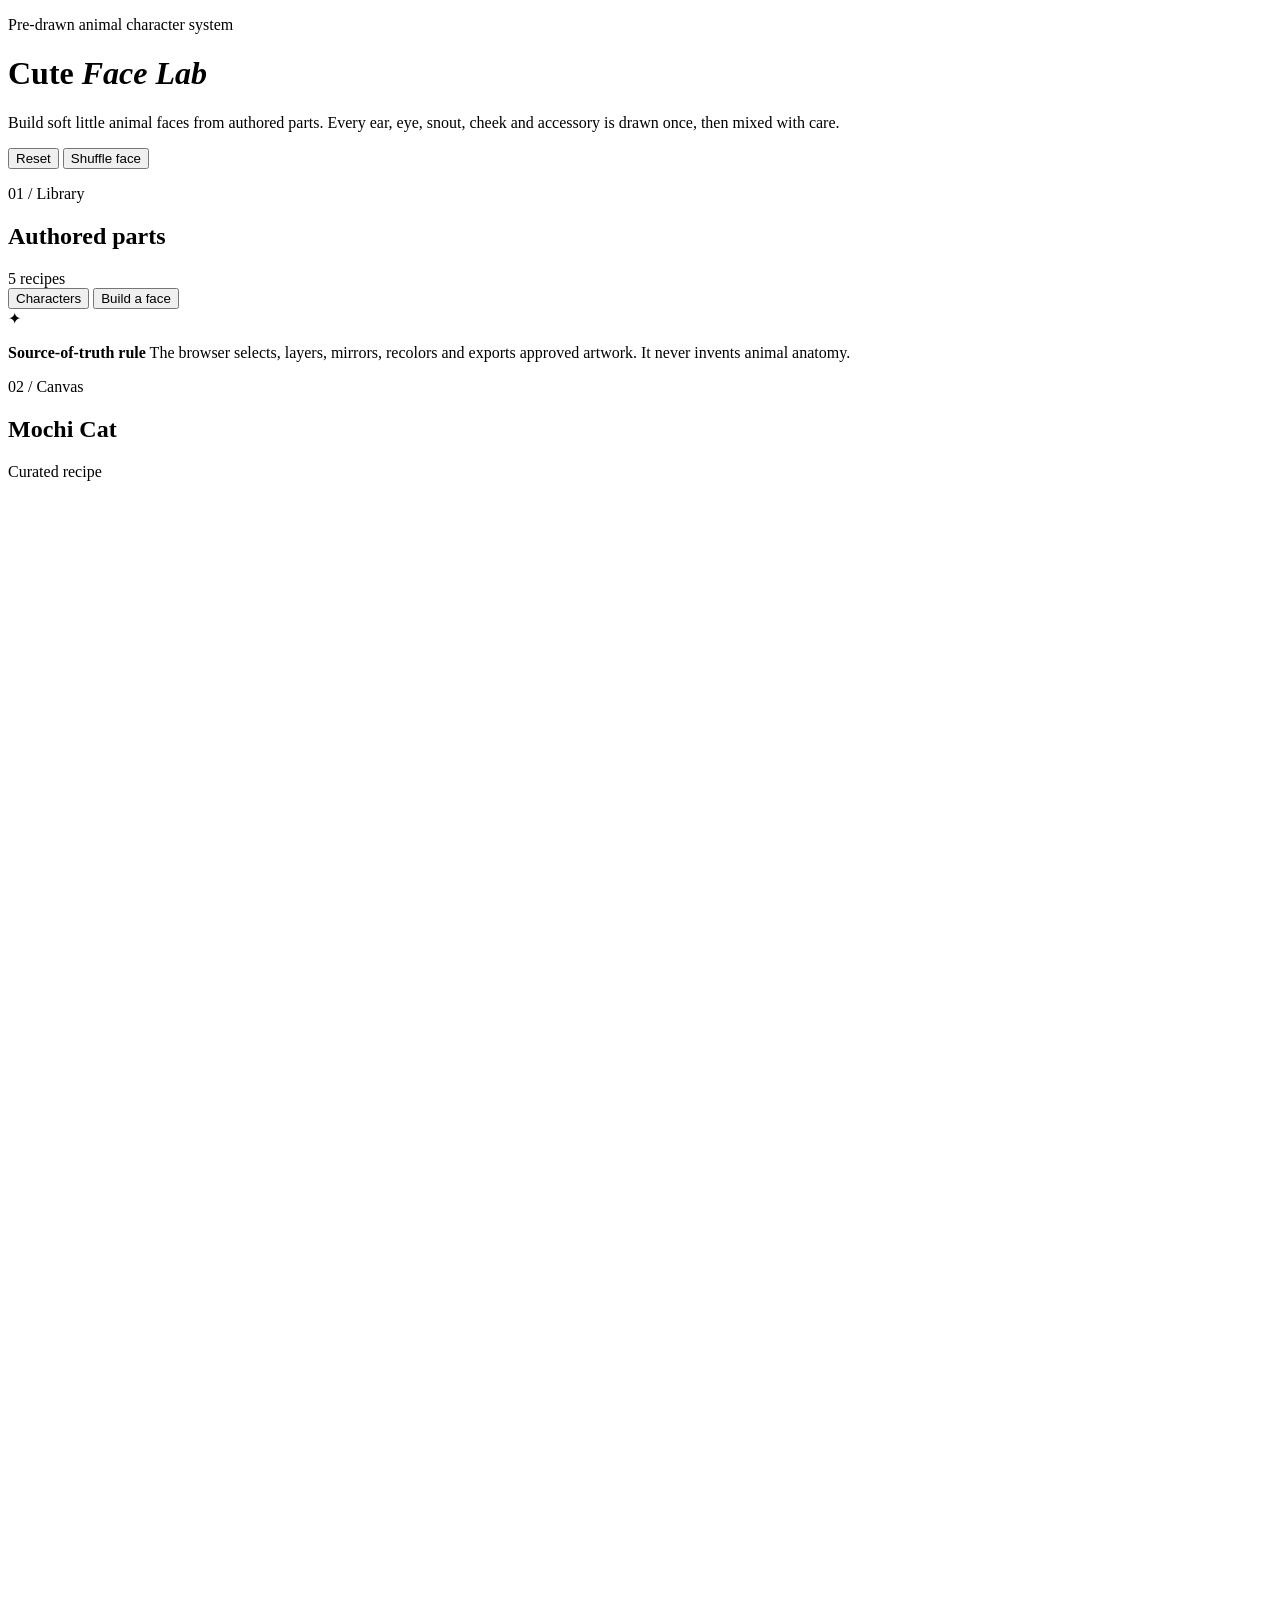
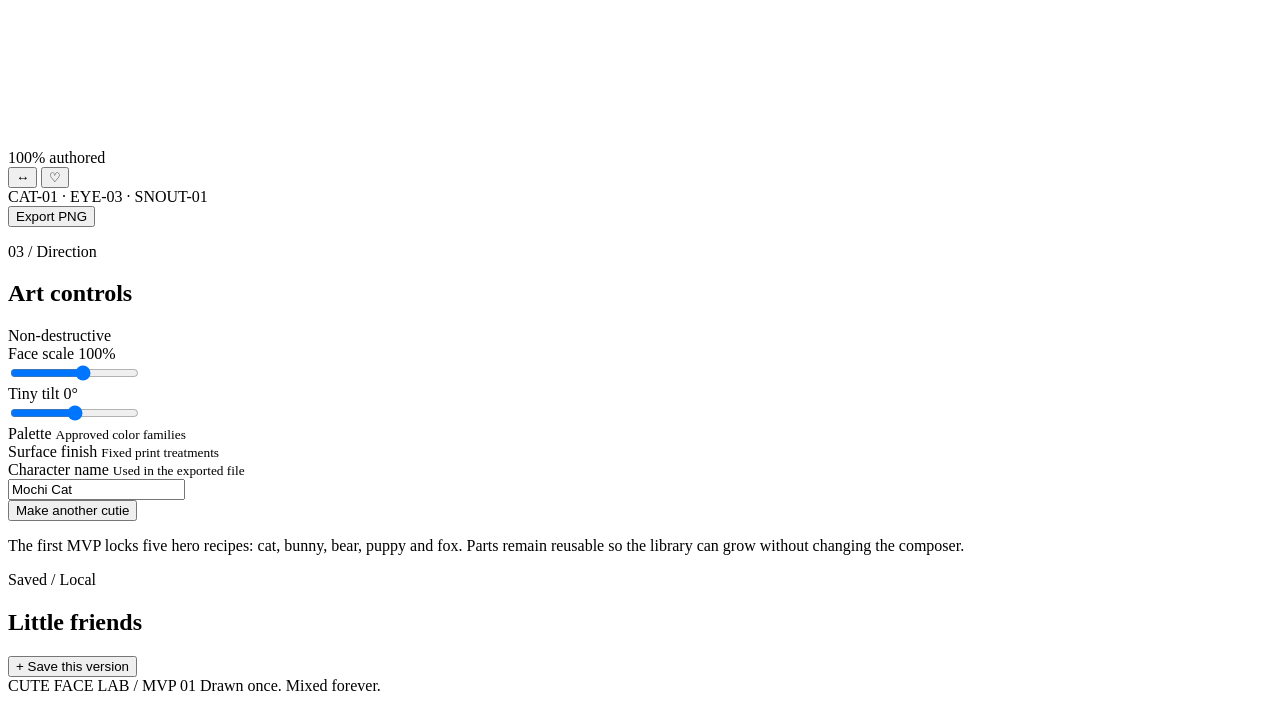
==== index.html @ 5d6ad059 "Add Cute Face Lab MVP interface" ====
<!DOCTYPE html>
<html lang="en">
<head>
  <meta charset="UTF-8" />
  <meta name="viewport" content="width=device-width, initial-scale=1.0" />
  <meta name="theme-color" content="#f6efe4" />
  <meta name="description" content="A pre-drawn cute animal face generator." />
  <title>Cute Face Lab</title>
  <link rel="stylesheet" href="styles.css" />
</head>
<body>
  <div class="page-grain" aria-hidden="true"></div>

  <div class="app-shell">
    <header class="app-header">
      <div class="brand-lockup">
        <div class="brand-mark" aria-hidden="true">
          <span></span><span></span><span></span>
        </div>
        <div>
          <p class="eyebrow">Pre-drawn animal character system</p>
          <h1>Cute <em>Face Lab</em></h1>
        </div>
      </div>

      <p class="header-copy">
        Build soft little animal faces from authored parts. Every ear, eye, snout,
        cheek and accessory is drawn once, then mixed with care.
      </p>

      <div class="header-actions">
        <button class="button button-ghost" id="resetButton" type="button">Reset</button>
        <button class="button button-primary" id="shuffleButton" type="button">Shuffle face</button>
      </div>
    </header>

    <main class="workspace">
      <aside class="panel library-panel">
        <div class="panel-heading">
          <div>
            <p class="panel-kicker">01 / Library</p>
            <h2>Authored parts</h2>
          </div>
          <span class="count-pill" id="assetCount">5 recipes</span>
        </div>

        <div class="mode-tabs" role="tablist" aria-label="Library mode">
          <button class="mode-tab is-active" data-mode="recipes" type="button">Characters</button>
          <button class="mode-tab" data-mode="parts" type="button">Build a face</button>
        </div>

        <div id="recipeLibrary" class="recipe-library"></div>

        <div id="partLibrary" class="part-library" hidden>
          <div class="category-tabs" id="categoryTabs"></div>
          <div class="part-grid" id="partGrid"></div>
        </div>

        <div class="source-rule">
          <span class="source-icon" aria-hidden="true">✦</span>
          <p><strong>Source-of-truth rule</strong> The browser selects, layers, mirrors, recolors and exports approved artwork. It never invents animal anatomy.</p>
        </div>
      </aside>

      <section class="stage-column">
        <div class="stage-toolbar">
          <div>
            <p class="panel-kicker">02 / Canvas</p>
            <h2 id="characterTitle">Mochi Cat</h2>
          </div>
          <div class="stage-status">
            <span class="status-dot"></span>
            <span id="stageStatus">Curated recipe</span>
          </div>
        </div>

        <div class="stage" id="stage">
          <svg id="faceCanvas" viewBox="0 0 1000 1000" role="img" aria-labelledby="faceTitle faceDescription">
            <title id="faceTitle">Cute animal face</title>
            <desc id="faceDescription">A cute animal face assembled from pre-drawn vector parts.</desc>
            <defs>
              <clipPath id="headClip"><path id="headClipPath"></path></clipPath>
              <filter id="faceShadow" x="-30%" y="-30%" width="160%" height="160%">
                <feDropShadow dx="0" dy="18" stdDeviation="16" flood-color="#3d3028" flood-opacity=".14" />
              </filter>
              <filter id="stickerShadow" x="-30%" y="-30%" width="160%" height="160%">
                <feDropShadow dx="0" dy="12" stdDeviation="7" flood-color="#3d3028" flood-opacity=".18" />
              </filter>
              <pattern id="paperDots" width="22" height="22" patternUnits="userSpaceOnUse">
                <circle cx="5" cy="6" r="2.2" fill="#2d2723" opacity=".11" />
              </pattern>
              <pattern id="halftone" width="18" height="18" patternUnits="userSpaceOnUse">
                <circle cx="5" cy="5" r="3.2" fill="#2d2723" opacity=".16" />
              </pattern>
            </defs>
            <g id="renderRoot"></g>
          </svg>

          <div class="stage-sticker">100% authored</div>
          <button class="canvas-action canvas-action-left" id="flipButton" type="button" aria-label="Flip face horizontally">↔</button>
          <button class="canvas-action canvas-action-right" id="favoriteButton" type="button" aria-label="Favorite this face">♡</button>
        </div>

        <div class="stage-footer">
          <div class="recipe-code" id="recipeCode">CAT-01 · EYE-03 · SNOUT-01</div>
          <button class="button button-dark" id="exportButton" type="button">Export PNG</button>
        </div>
      </section>

      <aside class="panel controls-panel">
        <div class="panel-heading">
          <div>
            <p class="panel-kicker">03 / Direction</p>
            <h2>Art controls</h2>
          </div>
          <span class="count-pill">Non-destructive</span>
        </div>

        <section class="control-section">
          <div class="control-heading">
            <label for="scaleControl">Face scale</label>
            <output id="scaleOutput">100%</output>
          </div>
          <input id="scaleControl" type="range" min="78" max="116" value="100" />
        </section>

        <section class="control-section">
          <div class="control-heading">
            <label for="rotationControl">Tiny tilt</label>
            <output id="rotationOutput">0°</output>
          </div>
          <input id="rotationControl" type="range" min="-8" max="8" value="0" />
        </section>

        <section class="control-section">
          <div class="control-heading stacked">
            <span>Palette</span>
            <small>Approved color families</small>
          </div>
          <div class="palette-grid" id="paletteGrid"></div>
        </section>

        <section class="control-section">
          <div class="control-heading stacked">
            <span>Surface finish</span>
            <small>Fixed print treatments</small>
          </div>
          <div class="finish-grid" id="finishGrid"></div>
        </section>

        <section class="control-section">
          <div class="control-heading stacked">
            <label for="nameInput">Character name</label>
            <small>Used in the exported file</small>
          </div>
          <input class="text-input" id="nameInput" type="text" maxlength="24" value="Mochi Cat" />
        </section>

        <button class="button button-primary button-full" id="shuffleSecondary" type="button">Make another cutie</button>

        <p class="control-note">
          The first MVP locks five hero recipes: cat, bunny, bear, puppy and fox. Parts remain reusable so the library can grow without changing the composer.
        </p>
      </aside>
    </main>

    <section class="saved-strip">
      <div class="saved-heading">
        <p class="panel-kicker">Saved / Local</p>
        <h2>Little friends</h2>
      </div>
      <div class="saved-grid" id="savedGrid"></div>
      <button class="save-card" id="saveButton" type="button">
        <span class="save-plus">+</span>
        <span>Save this version</span>
      </button>
    </section>

    <footer class="app-footer">
      <span>CUTE FACE LAB / MVP 01</span>
      <span>Drawn once. Mixed forever.</span>
    </footer>
  </div>

  <script src="app.js"></script>
</body>
</html>
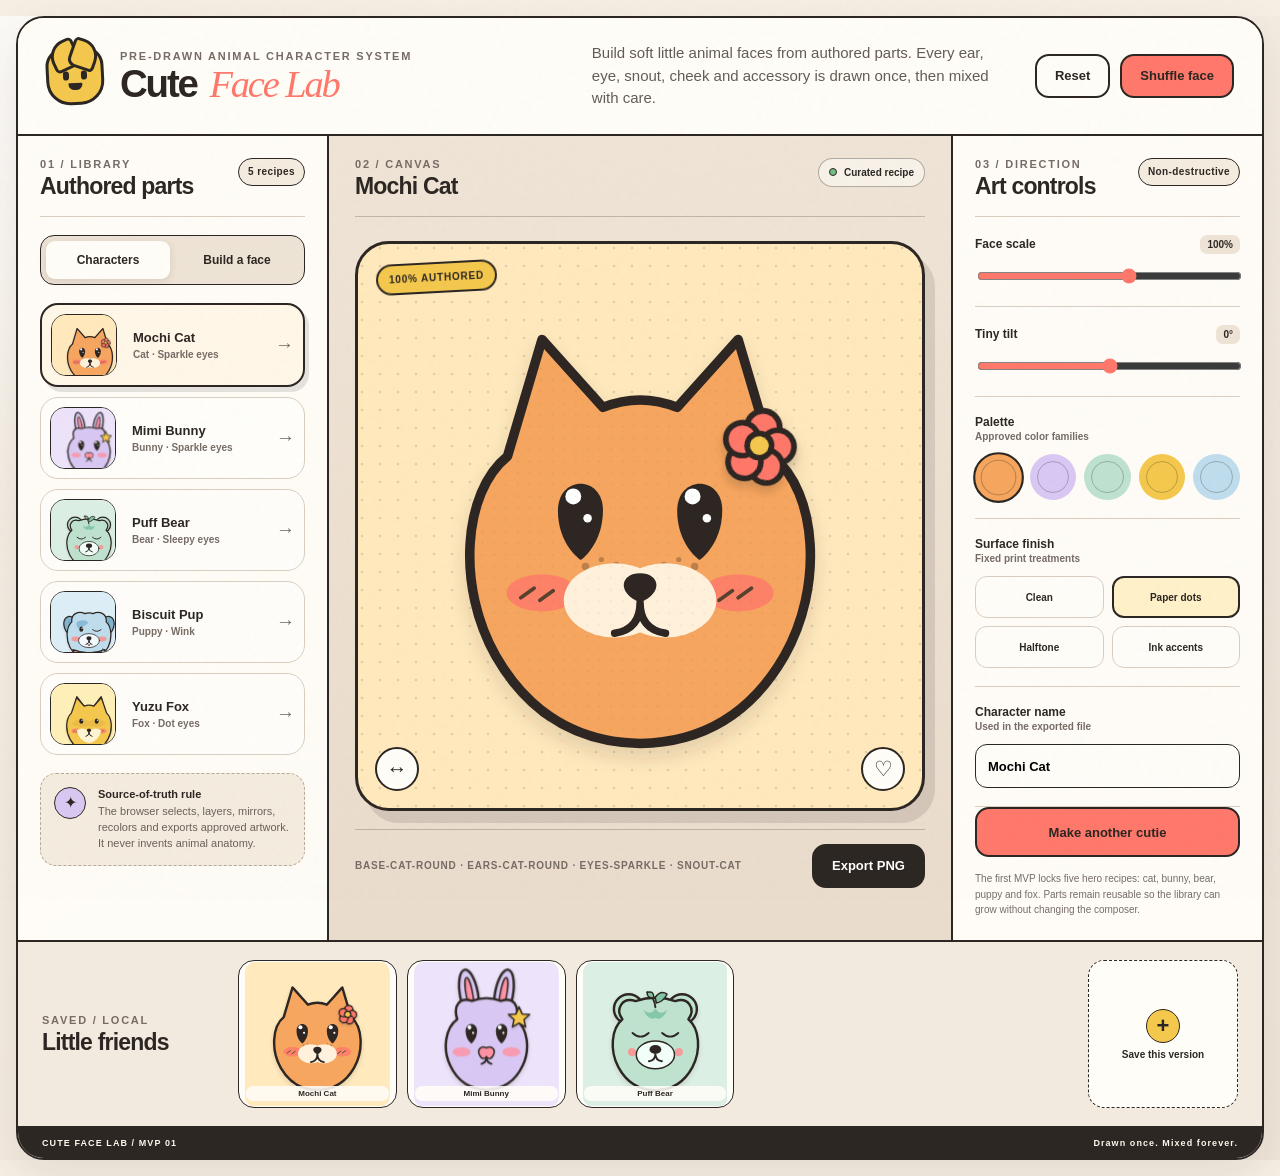
==== commit c627bae3: "Load authored asset manifest adapter" ====
--- a/index.html
+++ b/index.html
@@ -182,6 +182,7 @@
     </footer>
   </div>
 
+  <script src="assets/manifest-adapter.js"></script>
   <script src="app.js"></script>
 </body>
 </html>
--- a/styles.css
+++ b/styles.css
@@ -0,0 +1,939 @@
+:root {
+  --ink: #2d2723;
+  --muted: #766c65;
+  --paper: #f6efe4;
+  --panel: #fffdf8;
+  --line: #d9cec0;
+  --coral: #ff786b;
+  --yellow: #f4c84d;
+  --mint: #bfe2cf;
+  --lilac: #d8c9f2;
+  --sky: #c7e2f1;
+  --shadow: 0 18px 45px rgba(70, 51, 39, 0.1);
+  font-family: Inter, ui-sans-serif, -apple-system, BlinkMacSystemFont, "SF Pro Display", "Helvetica Neue", Arial, sans-serif;
+  color: var(--ink);
+  background: var(--paper);
+}
+
+* {
+  box-sizing: border-box;
+}
+
+html {
+  min-width: 320px;
+  background: var(--paper);
+}
+
+body {
+  margin: 0;
+  min-height: 100vh;
+  background:
+    radial-gradient(circle at 12% 0%, rgba(255, 255, 255, 0.95), transparent 32%),
+    linear-gradient(145deg, #f8f2e9, #efe5d9);
+}
+
+button,
+input {
+  font: inherit;
+}
+
+button {
+  color: inherit;
+}
+
+button:focus-visible,
+input:focus-visible {
+  outline: 3px solid rgba(255, 120, 107, 0.45);
+  outline-offset: 3px;
+}
+
+.page-grain {
+  position: fixed;
+  inset: 0;
+  pointer-events: none;
+  z-index: 20;
+  opacity: 0.12;
+  background-image: url("data:image/svg+xml,%3Csvg viewBox='0 0 180 180' xmlns='http://www.w3.org/2000/svg'%3E%3Cfilter id='n'%3E%3CfeTurbulence type='fractalNoise' baseFrequency='.78' numOctaves='4' stitchTiles='stitch'/%3E%3C/filter%3E%3Crect width='100%25' height='100%25' filter='url(%23n)' opacity='.25'/%3E%3C/svg%3E");
+  mix-blend-mode: multiply;
+}
+
+.app-shell {
+  position: relative;
+  z-index: 1;
+  width: min(1760px, calc(100% - 32px));
+  margin: 16px auto;
+  border: 2px solid var(--ink);
+  border-radius: 28px;
+  background: rgba(255, 253, 248, 0.88);
+  box-shadow: var(--shadow);
+  overflow: hidden;
+}
+
+.app-header {
+  display: grid;
+  grid-template-columns: minmax(300px, 1fr) minmax(360px, 0.8fr) auto;
+  align-items: center;
+  gap: 32px;
+  padding: 24px 28px;
+  border-bottom: 2px solid var(--ink);
+  background: rgba(255, 253, 248, 0.92);
+}
+
+.brand-lockup {
+  display: flex;
+  align-items: center;
+  gap: 16px;
+}
+
+.brand-mark {
+  position: relative;
+  width: 58px;
+  height: 58px;
+  flex: 0 0 58px;
+  border: 3px solid var(--ink);
+  border-radius: 19px 19px 24px 24px;
+  background: var(--yellow);
+  transform: rotate(-3deg);
+}
+
+.brand-mark::before,
+.brand-mark::after {
+  content: "";
+  position: absolute;
+  top: -10px;
+  width: 22px;
+  height: 24px;
+  border: 3px solid var(--ink);
+  background: var(--yellow);
+  z-index: -1;
+}
+
+.brand-mark::before {
+  left: 2px;
+  border-radius: 18px 5px 8px 5px;
+  transform: rotate(-22deg);
+}
+
+.brand-mark::after {
+  right: 2px;
+  border-radius: 5px 18px 5px 8px;
+  transform: rotate(22deg);
+}
+
+.brand-mark span {
+  position: absolute;
+  display: block;
+  background: var(--ink);
+}
+
+.brand-mark span:nth-child(1),
+.brand-mark span:nth-child(2) {
+  top: 21px;
+  width: 6px;
+  height: 9px;
+  border-radius: 999px;
+}
+
+.brand-mark span:nth-child(1) { left: 14px; }
+.brand-mark span:nth-child(2) { right: 14px; }
+
+.brand-mark span:nth-child(3) {
+  left: 50%;
+  bottom: 12px;
+  width: 14px;
+  height: 7px;
+  border-radius: 2px 2px 10px 10px;
+  transform: translateX(-50%);
+}
+
+.eyebrow,
+.panel-kicker {
+  margin: 0 0 5px;
+  font-size: 11px;
+  font-weight: 850;
+  letter-spacing: 0.16em;
+  text-transform: uppercase;
+  color: var(--muted);
+}
+
+h1,
+h2,
+p {
+  margin-top: 0;
+}
+
+h1 {
+  margin-bottom: 0;
+  font-size: clamp(34px, 3vw, 56px);
+  line-height: 0.9;
+  letter-spacing: -0.055em;
+}
+
+h1 em {
+  display: inline-block;
+  margin-left: 4px;
+  font-family: Georgia, "Times New Roman", serif;
+  font-weight: 500;
+  color: var(--coral);
+}
+
+h2 {
+  margin-bottom: 0;
+  font-size: 23px;
+  line-height: 1;
+  letter-spacing: -0.035em;
+}
+
+.header-copy {
+  max-width: 620px;
+  margin-bottom: 0;
+  font-size: 15px;
+  line-height: 1.5;
+  color: #655b55;
+}
+
+.header-actions {
+  display: flex;
+  gap: 10px;
+  justify-content: flex-end;
+}
+
+.button {
+  min-height: 44px;
+  border: 2px solid var(--ink);
+  border-radius: 14px;
+  padding: 0 18px;
+  font-size: 13px;
+  font-weight: 800;
+  cursor: pointer;
+  transition: transform 160ms ease, box-shadow 160ms ease, background 160ms ease;
+}
+
+.button:hover {
+  transform: translateY(-2px);
+  box-shadow: 0 7px 0 rgba(45, 39, 35, 0.12);
+}
+
+.button:active {
+  transform: translateY(0);
+  box-shadow: none;
+}
+
+.button-primary {
+  background: var(--coral);
+}
+
+.button-ghost {
+  background: var(--panel);
+}
+
+.button-dark {
+  background: var(--ink);
+  color: white;
+}
+
+.button-full {
+  width: 100%;
+  min-height: 50px;
+}
+
+.workspace {
+  display: grid;
+  grid-template-columns: minmax(270px, 0.77fr) minmax(500px, 1.54fr) minmax(270px, 0.77fr);
+  min-height: 720px;
+}
+
+.panel {
+  min-width: 0;
+  padding: 22px;
+  background: rgba(255, 253, 248, 0.76);
+}
+
+.library-panel {
+  border-right: 2px solid var(--ink);
+}
+
+.controls-panel {
+  border-left: 2px solid var(--ink);
+}
+
+.panel-heading,
+.stage-toolbar {
+  display: flex;
+  align-items: flex-start;
+  justify-content: space-between;
+  gap: 16px;
+  padding-bottom: 18px;
+  border-bottom: 1px solid var(--line);
+}
+
+.count-pill {
+  display: inline-flex;
+  align-items: center;
+  min-height: 28px;
+  padding: 0 9px;
+  border: 1.5px solid var(--ink);
+  border-radius: 999px;
+  background: #f4ecdf;
+  font-size: 10px;
+  font-weight: 800;
+  letter-spacing: 0.04em;
+  white-space: nowrap;
+}
+
+.mode-tabs {
+  display: grid;
+  grid-template-columns: 1fr 1fr;
+  gap: 5px;
+  margin: 18px 0;
+  padding: 5px;
+  border: 1.5px solid var(--ink);
+  border-radius: 14px;
+  background: #eee4d6;
+}
+
+.mode-tab {
+  min-height: 38px;
+  border: 0;
+  border-radius: 9px;
+  background: transparent;
+  font-size: 12px;
+  font-weight: 850;
+  cursor: pointer;
+}
+
+.mode-tab.is-active {
+  background: var(--panel);
+  box-shadow: 0 2px 8px rgba(50, 38, 30, 0.12);
+}
+
+.recipe-library {
+  display: grid;
+  gap: 10px;
+}
+
+.recipe-card {
+  display: grid;
+  grid-template-columns: 70px minmax(0, 1fr) auto;
+  align-items: center;
+  gap: 12px;
+  width: 100%;
+  min-height: 82px;
+  padding: 9px;
+  border: 1.5px solid var(--line);
+  border-radius: 18px;
+  background: rgba(255, 255, 255, 0.42);
+  text-align: left;
+  cursor: pointer;
+  transition: transform 150ms ease, border-color 150ms ease, background 150ms ease;
+}
+
+.recipe-card:hover {
+  transform: translateX(3px);
+  border-color: var(--ink);
+}
+
+.recipe-card.is-active {
+  border: 2px solid var(--ink);
+  background: #fff7e8;
+  box-shadow: 4px 5px 0 rgba(45, 39, 35, 0.12);
+}
+
+.recipe-thumb {
+  display: grid;
+  place-items: center;
+  width: 66px;
+  height: 62px;
+  border: 1.5px solid var(--ink);
+  border-radius: 15px;
+  overflow: hidden;
+}
+
+.recipe-thumb svg {
+  width: 76px;
+  height: 76px;
+}
+
+.recipe-meta strong,
+.recipe-meta span {
+  display: block;
+}
+
+.recipe-meta strong {
+  margin-bottom: 4px;
+  font-size: 13px;
+}
+
+.recipe-meta span {
+  overflow: hidden;
+  font-size: 10px;
+  font-weight: 700;
+  color: var(--muted);
+  text-overflow: ellipsis;
+  white-space: nowrap;
+}
+
+.recipe-arrow {
+  font-size: 19px;
+  color: var(--muted);
+}
+
+.category-tabs {
+  display: flex;
+  gap: 7px;
+  margin-bottom: 13px;
+  padding-bottom: 4px;
+  overflow-x: auto;
+  scrollbar-width: none;
+}
+
+.category-tabs::-webkit-scrollbar { display: none; }
+
+.category-button {
+  flex: 0 0 auto;
+  min-height: 32px;
+  padding: 0 10px;
+  border: 1.5px solid var(--line);
+  border-radius: 999px;
+  background: #fffdf8;
+  font-size: 10px;
+  font-weight: 850;
+  cursor: pointer;
+}
+
+.category-button.is-active {
+  border-color: var(--ink);
+  background: var(--yellow);
+}
+
+.part-grid {
+  display: grid;
+  grid-template-columns: repeat(2, minmax(0, 1fr));
+  gap: 9px;
+}
+
+.part-card {
+  min-height: 96px;
+  padding: 8px;
+  border: 1.5px solid var(--line);
+  border-radius: 16px;
+  background: rgba(255, 255, 255, 0.48);
+  cursor: pointer;
+}
+
+.part-card:hover,
+.part-card.is-active {
+  border-color: var(--ink);
+  background: #fff5dc;
+}
+
+.part-preview {
+  display: grid;
+  place-items: center;
+  height: 56px;
+  margin-bottom: 7px;
+  border-radius: 11px;
+  background: #f1e8db;
+  overflow: hidden;
+}
+
+.part-preview svg {
+  width: 92px;
+  height: 78px;
+}
+
+.part-name {
+  display: block;
+  overflow: hidden;
+  font-size: 10px;
+  font-weight: 800;
+  text-overflow: ellipsis;
+  white-space: nowrap;
+}
+
+.source-rule {
+  display: grid;
+  grid-template-columns: 34px 1fr;
+  gap: 10px;
+  margin-top: 18px;
+  padding: 13px;
+  border: 1.5px dashed #b7a99b;
+  border-radius: 16px;
+  background: #f4ecdf;
+}
+
+.source-rule p {
+  margin: 0;
+  font-size: 11px;
+  line-height: 1.45;
+  color: #6b615a;
+}
+
+.source-rule strong {
+  display: block;
+  margin-bottom: 2px;
+  color: var(--ink);
+}
+
+.source-icon {
+  display: grid;
+  place-items: center;
+  width: 32px;
+  height: 32px;
+  border: 1.5px solid var(--ink);
+  border-radius: 50%;
+  background: var(--lilac);
+}
+
+.stage-column {
+  min-width: 0;
+  padding: 22px 26px 18px;
+  background: linear-gradient(180deg, #efe4d6, #eadccc);
+}
+
+.stage-toolbar {
+  border-bottom-color: rgba(45, 39, 35, 0.24);
+}
+
+.stage-status {
+  display: inline-flex;
+  align-items: center;
+  gap: 7px;
+  padding: 8px 10px;
+  border: 1.5px solid rgba(45, 39, 35, 0.35);
+  border-radius: 999px;
+  background: rgba(255, 253, 248, 0.55);
+  font-size: 10px;
+  font-weight: 800;
+}
+
+.status-dot {
+  width: 8px;
+  height: 8px;
+  border: 1px solid var(--ink);
+  border-radius: 50%;
+  background: #73bd83;
+}
+
+.stage {
+  position: relative;
+  display: grid;
+  place-items: center;
+  aspect-ratio: 1 / 1;
+  width: min(100%, 670px);
+  margin: 24px auto 18px;
+  border: 3px solid var(--ink);
+  border-radius: 34px;
+  background: #ffe9bd;
+  box-shadow: 10px 12px 0 rgba(45, 39, 35, 0.12);
+  overflow: hidden;
+}
+
+.stage::before {
+  content: "";
+  position: absolute;
+  inset: 0;
+  opacity: 0.15;
+  background-image: radial-gradient(circle at 4px 4px, var(--ink) 1.4px, transparent 1.6px);
+  background-size: 18px 18px;
+  pointer-events: none;
+}
+
+#faceCanvas {
+  position: relative;
+  z-index: 1;
+  width: 94%;
+  height: 94%;
+  overflow: visible;
+}
+
+.stage-sticker {
+  position: absolute;
+  top: 18px;
+  left: 18px;
+  z-index: 2;
+  padding: 8px 11px;
+  border: 2px solid var(--ink);
+  border-radius: 999px;
+  background: var(--yellow);
+  font-size: 10px;
+  font-weight: 900;
+  letter-spacing: 0.08em;
+  text-transform: uppercase;
+  transform: rotate(-3deg);
+}
+
+.canvas-action {
+  position: absolute;
+  bottom: 17px;
+  z-index: 3;
+  display: grid;
+  place-items: center;
+  width: 44px;
+  height: 44px;
+  border: 2px solid var(--ink);
+  border-radius: 50%;
+  background: #fffdf8;
+  font-size: 21px;
+  cursor: pointer;
+}
+
+.canvas-action:hover {
+  background: var(--yellow);
+}
+
+.canvas-action-left { left: 17px; }
+.canvas-action-right { right: 17px; }
+.canvas-action-right.is-active { background: var(--coral); }
+
+.stage-footer {
+  display: flex;
+  align-items: center;
+  justify-content: space-between;
+  gap: 15px;
+  padding-top: 14px;
+  border-top: 1px solid rgba(45, 39, 35, 0.24);
+}
+
+.recipe-code {
+  overflow: hidden;
+  font-size: 10px;
+  font-weight: 850;
+  letter-spacing: 0.08em;
+  color: var(--muted);
+  text-overflow: ellipsis;
+  white-space: nowrap;
+}
+
+.control-section {
+  padding: 18px 0;
+  border-bottom: 1px solid var(--line);
+}
+
+.control-heading {
+  display: flex;
+  align-items: center;
+  justify-content: space-between;
+  gap: 10px;
+  margin-bottom: 12px;
+  font-size: 12px;
+  font-weight: 850;
+}
+
+.control-heading.stacked {
+  display: grid;
+  gap: 2px;
+}
+
+.control-heading small {
+  font-size: 10px;
+  font-weight: 650;
+  color: var(--muted);
+}
+
+.control-heading output {
+  padding: 4px 7px;
+  border-radius: 7px;
+  background: #eee4d6;
+  font-size: 10px;
+}
+
+input[type="range"] {
+  width: 100%;
+  accent-color: var(--coral);
+}
+
+.palette-grid {
+  display: grid;
+  grid-template-columns: repeat(5, 1fr);
+  gap: 8px;
+}
+
+.palette-button {
+  position: relative;
+  aspect-ratio: 1;
+  border: 2px solid transparent;
+  border-radius: 50%;
+  background: var(--swatch);
+  cursor: pointer;
+}
+
+.palette-button::after {
+  content: "";
+  position: absolute;
+  inset: 5px;
+  border: 1px solid rgba(45, 39, 35, 0.28);
+  border-radius: inherit;
+}
+
+.palette-button.is-active {
+  border-color: var(--ink);
+  transform: scale(1.08);
+}
+
+.finish-grid {
+  display: grid;
+  grid-template-columns: 1fr 1fr;
+  gap: 8px;
+}
+
+.finish-button {
+  min-height: 42px;
+  padding: 8px;
+  border: 1.5px solid var(--line);
+  border-radius: 12px;
+  background: #fffdf8;
+  font-size: 10px;
+  font-weight: 850;
+  cursor: pointer;
+}
+
+.finish-button.is-active {
+  border: 2px solid var(--ink);
+  background: #fff1c9;
+}
+
+.text-input {
+  width: 100%;
+  height: 44px;
+  border: 1.5px solid var(--ink);
+  border-radius: 12px;
+  padding: 0 12px;
+  background: #fffdf8;
+  font-size: 13px;
+  font-weight: 750;
+}
+
+.control-note {
+  margin: 14px 0 0;
+  font-size: 10px;
+  line-height: 1.55;
+  color: var(--muted);
+}
+
+.saved-strip {
+  display: grid;
+  grid-template-columns: 180px minmax(0, 1fr) 150px;
+  gap: 16px;
+  align-items: stretch;
+  padding: 18px 24px;
+  border-top: 2px solid var(--ink);
+  background: #f3eadf;
+}
+
+.saved-heading {
+  align-self: center;
+}
+
+.saved-grid {
+  display: grid;
+  grid-template-columns: repeat(5, minmax(92px, 1fr));
+  gap: 10px;
+  min-width: 0;
+}
+
+.saved-card,
+.save-card {
+  min-height: 108px;
+  border: 1.5px solid var(--ink);
+  border-radius: 16px;
+  background: #fffdf8;
+  overflow: hidden;
+}
+
+.saved-card {
+  position: relative;
+  display: grid;
+  place-items: center;
+  cursor: pointer;
+}
+
+.saved-card svg {
+  width: 100%;
+  height: 100%;
+}
+
+.saved-card span {
+  position: absolute;
+  right: 7px;
+  bottom: 6px;
+  left: 7px;
+  overflow: hidden;
+  padding: 3px 5px;
+  border-radius: 7px;
+  background: rgba(255, 253, 248, 0.88);
+  font-size: 8px;
+  font-weight: 850;
+  text-align: center;
+  text-overflow: ellipsis;
+  white-space: nowrap;
+}
+
+.save-card {
+  display: grid;
+  place-items: center;
+  align-content: center;
+  gap: 6px;
+  border-style: dashed;
+  font-size: 10px;
+  font-weight: 850;
+  cursor: pointer;
+}
+
+.save-card:hover {
+  background: #fff3d6;
+}
+
+.save-plus {
+  display: grid;
+  place-items: center;
+  width: 34px;
+  height: 34px;
+  border: 1.5px solid var(--ink);
+  border-radius: 50%;
+  background: var(--yellow);
+  font-size: 22px;
+}
+
+.app-footer {
+  display: flex;
+  justify-content: space-between;
+  gap: 20px;
+  padding: 10px 24px;
+  border-top: 2px solid var(--ink);
+  background: var(--ink);
+  color: #fff8ed;
+  font-size: 9px;
+  font-weight: 850;
+  letter-spacing: 0.12em;
+}
+
+@media (max-width: 1180px) {
+  .app-header {
+    grid-template-columns: 1fr auto;
+  }
+
+  .header-copy {
+    display: none;
+  }
+
+  .workspace {
+    grid-template-columns: 280px minmax(450px, 1fr);
+  }
+
+  .controls-panel {
+    grid-column: 1 / -1;
+    display: grid;
+    grid-template-columns: repeat(4, minmax(0, 1fr));
+    gap: 0 20px;
+    border-top: 2px solid var(--ink);
+    border-left: 0;
+  }
+
+  .controls-panel .panel-heading,
+  .controls-panel .button-full,
+  .controls-panel .control-note {
+    grid-column: 1 / -1;
+  }
+
+  .saved-strip {
+    grid-template-columns: 150px minmax(0, 1fr) 130px;
+  }
+}
+
+@media (max-width: 820px) {
+  .app-shell {
+    width: 100%;
+    margin: 0;
+    border-right: 0;
+    border-left: 0;
+    border-radius: 0;
+  }
+
+  .app-header {
+    grid-template-columns: 1fr;
+    gap: 18px;
+  }
+
+  .header-actions {
+    justify-content: stretch;
+  }
+
+  .header-actions .button {
+    flex: 1;
+  }
+
+  .workspace {
+    grid-template-columns: 1fr;
+  }
+
+  .library-panel,
+  .controls-panel {
+    border: 0;
+  }
+
+  .library-panel {
+    border-bottom: 2px solid var(--ink);
+  }
+
+  .stage-column {
+    order: -1;
+  }
+
+  .controls-panel {
+    display: block;
+    border-top: 2px solid var(--ink);
+  }
+
+  .stage {
+    width: min(100%, 560px);
+  }
+
+  .saved-strip {
+    grid-template-columns: 1fr;
+  }
+
+  .saved-grid {
+    grid-template-columns: repeat(3, minmax(92px, 1fr));
+  }
+
+  .save-card {
+    min-height: 72px;
+  }
+}
+
+@media (max-width: 520px) {
+  .app-header,
+  .panel,
+  .stage-column {
+    padding: 18px;
+  }
+
+  .brand-mark {
+    width: 50px;
+    height: 50px;
+    flex-basis: 50px;
+  }
+
+  h1 {
+    font-size: 36px;
+  }
+
+  .stage {
+    border-radius: 24px;
+  }
+
+  .stage-footer {
+    align-items: stretch;
+    flex-direction: column;
+  }
+
+  .saved-grid {
+    grid-template-columns: repeat(2, minmax(0, 1fr));
+  }
+
+  .app-footer {
+    align-items: flex-start;
+    flex-direction: column;
+  }
+}
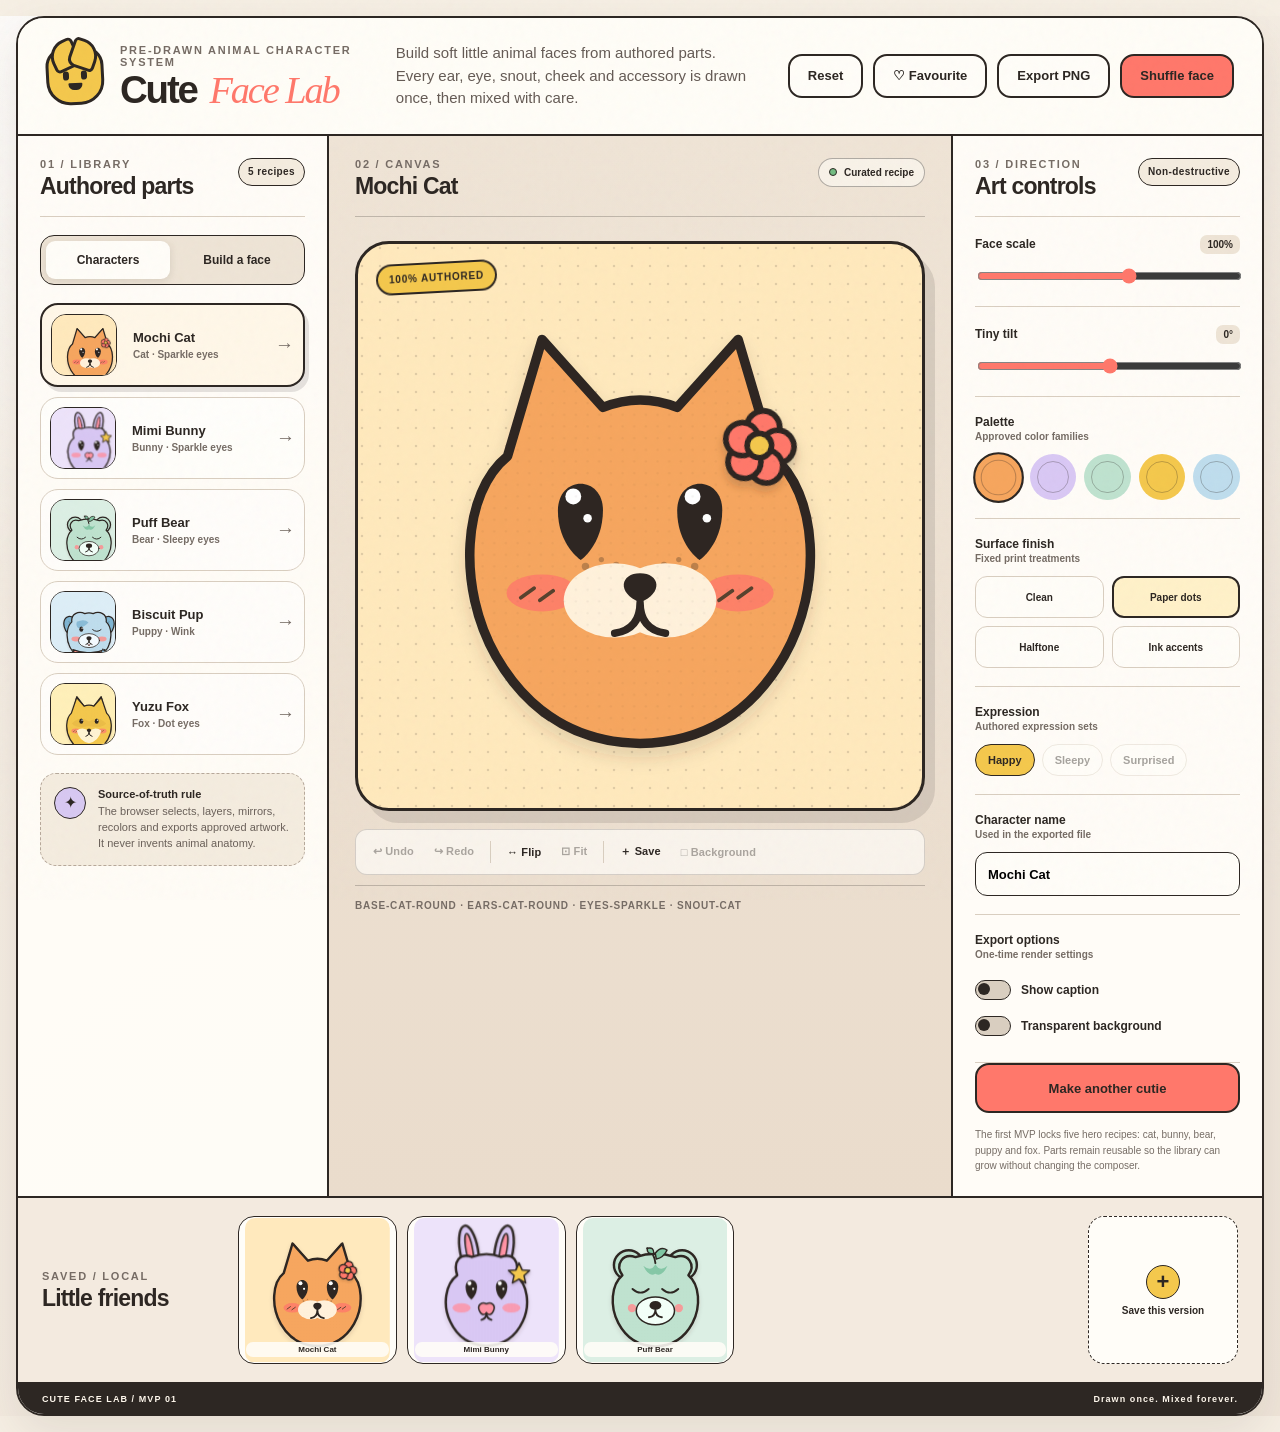
==== commit 91f5c8d3: "feat: rebuild app shell to match MVP mockup - Move Favorite and Export buttons to header alongside R" ====
--- a/index.html
+++ b/index.html
@@ -30,6 +30,8 @@
 
       <div class="header-actions">
         <button class="button button-ghost" id="resetButton" type="button">Reset</button>
+        <button class="button button-ghost" id="favoriteButton" type="button" aria-pressed="false" aria-label="Favorite this face">♡ Favourite</button>
+        <button class="button button-ghost" id="exportButton" type="button">Export PNG</button>
         <button class="button button-primary" id="shuffleButton" type="button">Shuffle face</button>
       </div>
     </header>
@@ -97,13 +99,21 @@
           </svg>
 
           <div class="stage-sticker">100% authored</div>
-          <button class="canvas-action canvas-action-left" id="flipButton" type="button" aria-label="Flip face horizontally">↔</button>
-          <button class="canvas-action canvas-action-right" id="favoriteButton" type="button" aria-label="Favorite this face">♡</button>
+        </div>
+
+        <div class="stage-actions" role="toolbar" aria-label="Canvas actions">
+          <button class="stage-btn" id="undoButton" type="button" aria-label="Undo" title="Undo — coming in a future update" disabled>↩ Undo</button>
+          <button class="stage-btn" id="redoButton" type="button" aria-label="Redo" title="Redo — coming in a future update" disabled>↪ Redo</button>
+          <span class="stage-sep" role="separator" aria-hidden="true"></span>
+          <button class="stage-btn" id="flipButton" type="button" aria-label="Flip face horizontally">↔ Flip</button>
+          <button class="stage-btn" id="fitButton" type="button" aria-label="Fit to stage" title="Fit — coming in a future update" disabled>⊡ Fit</button>
+          <span class="stage-sep" role="separator" aria-hidden="true"></span>
+          <button class="stage-btn" id="saveVersionButton" type="button" aria-label="Save this version">＋ Save</button>
+          <button class="stage-btn" id="bgToggleButton" type="button" aria-label="Background options" title="Background options — coming in a future update" disabled>□ Background</button>
         </div>
 
         <div class="stage-footer">
           <div class="recipe-code" id="recipeCode">CAT-01 · EYE-03 · SNOUT-01</div>
-          <button class="button button-dark" id="exportButton" type="button">Export PNG</button>
         </div>
       </section>
 
@@ -150,10 +160,39 @@
 
         <section class="control-section">
           <div class="control-heading stacked">
+            <span>Expression</span>
+            <small>Authored expression sets</small>
+          </div>
+          <div class="expression-pills" id="expressionPills" role="group" aria-label="Expression">
+            <button class="pill-button is-active" data-expression="happy" type="button" aria-pressed="true">Happy</button>
+            <button class="pill-button" data-expression="sleepy" type="button" aria-pressed="false" disabled title="Coming in a future update">Sleepy</button>
+            <button class="pill-button" data-expression="surprised" type="button" aria-pressed="false" disabled title="Coming in a future update">Surprised</button>
+          </div>
+        </section>
+
+        <section class="control-section">
+          <div class="control-heading stacked">
             <label for="nameInput">Character name</label>
             <small>Used in the exported file</small>
           </div>
           <input class="text-input" id="nameInput" type="text" maxlength="24" value="Mochi Cat" />
+        </section>
+
+        <section class="control-section">
+          <div class="control-heading stacked">
+            <span>Export options</span>
+            <small>One-time render settings</small>
+          </div>
+          <label class="toggle-label">
+            <input class="toggle-input" id="showCaptionToggle" type="checkbox" />
+            <span class="toggle-track" aria-hidden="true"></span>
+            Show caption
+          </label>
+          <label class="toggle-label">
+            <input class="toggle-input" id="transparentBgToggle" type="checkbox" />
+            <span class="toggle-track" aria-hidden="true"></span>
+            Transparent background
+          </label>
         </section>
 
         <button class="button button-primary button-full" id="shuffleSecondary" type="button">Make another cutie</button>
--- a/styles.css
+++ b/styles.css
@@ -227,6 +227,10 @@
   background: var(--panel);
 }
 
+.button-ghost.is-active {
+  background: var(--coral);
+}
+
 .button-dark {
   background: var(--ink);
   color: white;
@@ -235,6 +239,19 @@
 .button-full {
   width: 100%;
   min-height: 50px;
+}
+
+.button:disabled,
+.button[disabled] {
+  opacity: 0.42;
+  cursor: default;
+  pointer-events: none;
+}
+
+.button:disabled:hover,
+.button[disabled]:hover {
+  transform: none;
+  box-shadow: none;
 }
 
 .workspace {
@@ -605,6 +622,161 @@
   white-space: nowrap;
 }
 
+/* Stage action toolbar */
+
+.stage-actions {
+  display: flex;
+  align-items: center;
+  gap: 2px;
+  width: min(100%, 670px);
+  margin: 0 auto 10px;
+  padding: 5px 8px;
+  border: 1.5px solid rgba(45, 39, 35, 0.18);
+  border-radius: 12px;
+  background: rgba(255, 253, 248, 0.7);
+}
+
+.stage-btn {
+  min-height: 34px;
+  padding: 0 9px;
+  border: 0;
+  border-radius: 8px;
+  background: transparent;
+  font-size: 11px;
+  font-weight: 800;
+  letter-spacing: 0.01em;
+  cursor: pointer;
+  white-space: nowrap;
+  transition: background 120ms ease;
+}
+
+.stage-btn:hover:not(:disabled) {
+  background: rgba(45, 39, 35, 0.09);
+}
+
+.stage-btn:active:not(:disabled) {
+  background: rgba(45, 39, 35, 0.15);
+}
+
+.stage-btn:focus-visible {
+  outline: 3px solid rgba(255, 120, 107, 0.45);
+  outline-offset: 2px;
+}
+
+.stage-btn:disabled {
+  opacity: 0.38;
+  cursor: default;
+}
+
+.stage-sep {
+  width: 1px;
+  height: 22px;
+  flex: 0 0 1px;
+  background: var(--line);
+  margin: 0 5px;
+}
+
+/* Expression pills */
+
+.expression-pills {
+  display: flex;
+  flex-wrap: wrap;
+  gap: 7px;
+}
+
+.pill-button {
+  min-height: 32px;
+  padding: 0 12px;
+  border: 1.5px solid var(--line);
+  border-radius: 999px;
+  background: #fffdf8;
+  font-size: 11px;
+  font-weight: 800;
+  cursor: pointer;
+  transition: border-color 120ms ease, background 120ms ease;
+}
+
+.pill-button:hover:not(:disabled) {
+  border-color: var(--ink);
+}
+
+.pill-button.is-active,
+.pill-button[aria-pressed="true"] {
+  border-color: var(--ink);
+  background: var(--yellow);
+}
+
+.pill-button:focus-visible {
+  outline: 3px solid rgba(255, 120, 107, 0.45);
+  outline-offset: 3px;
+}
+
+.pill-button:disabled {
+  opacity: 0.42;
+  cursor: default;
+}
+
+/* Toggle switch */
+
+.toggle-label {
+  display: flex;
+  align-items: center;
+  gap: 10px;
+  padding: 8px 0;
+  font-size: 12px;
+  font-weight: 750;
+  cursor: pointer;
+  user-select: none;
+}
+
+.toggle-input {
+  position: absolute;
+  width: 1px;
+  height: 1px;
+  margin: -1px;
+  padding: 0;
+  overflow: hidden;
+  clip: rect(0, 0, 0, 0);
+  white-space: nowrap;
+  border: 0;
+}
+
+.toggle-track {
+  position: relative;
+  width: 36px;
+  height: 20px;
+  flex: 0 0 36px;
+  border: 1.5px solid var(--ink);
+  border-radius: 999px;
+  background: var(--line);
+  transition: background 160ms ease;
+}
+
+.toggle-track::after {
+  content: "";
+  position: absolute;
+  top: 2px;
+  left: 2px;
+  width: 12px;
+  height: 12px;
+  border-radius: 50%;
+  background: var(--ink);
+  transition: transform 160ms ease;
+}
+
+.toggle-input:checked + .toggle-track {
+  background: var(--coral);
+}
+
+.toggle-input:checked + .toggle-track::after {
+  transform: translateX(16px);
+}
+
+.toggle-input:focus-visible + .toggle-track {
+  outline: 3px solid rgba(255, 120, 107, 0.45);
+  outline-offset: 3px;
+}
+
 .control-section {
   padding: 18px 0;
   border-bottom: 1px solid var(--line);
@@ -857,10 +1029,12 @@
 
   .header-actions {
     justify-content: stretch;
+    flex-wrap: wrap;
   }
 
   .header-actions .button {
     flex: 1;
+    min-width: 80px;
   }
 
   .workspace {
@@ -888,6 +1062,14 @@
   .stage {
     width: min(100%, 560px);
   }
+
+  .stage-actions {
+    overflow-x: auto;
+    scrollbar-width: none;
+    justify-content: flex-start;
+  }
+
+  .stage-actions::-webkit-scrollbar { display: none; }
 
   .saved-strip {
     grid-template-columns: 1fr;
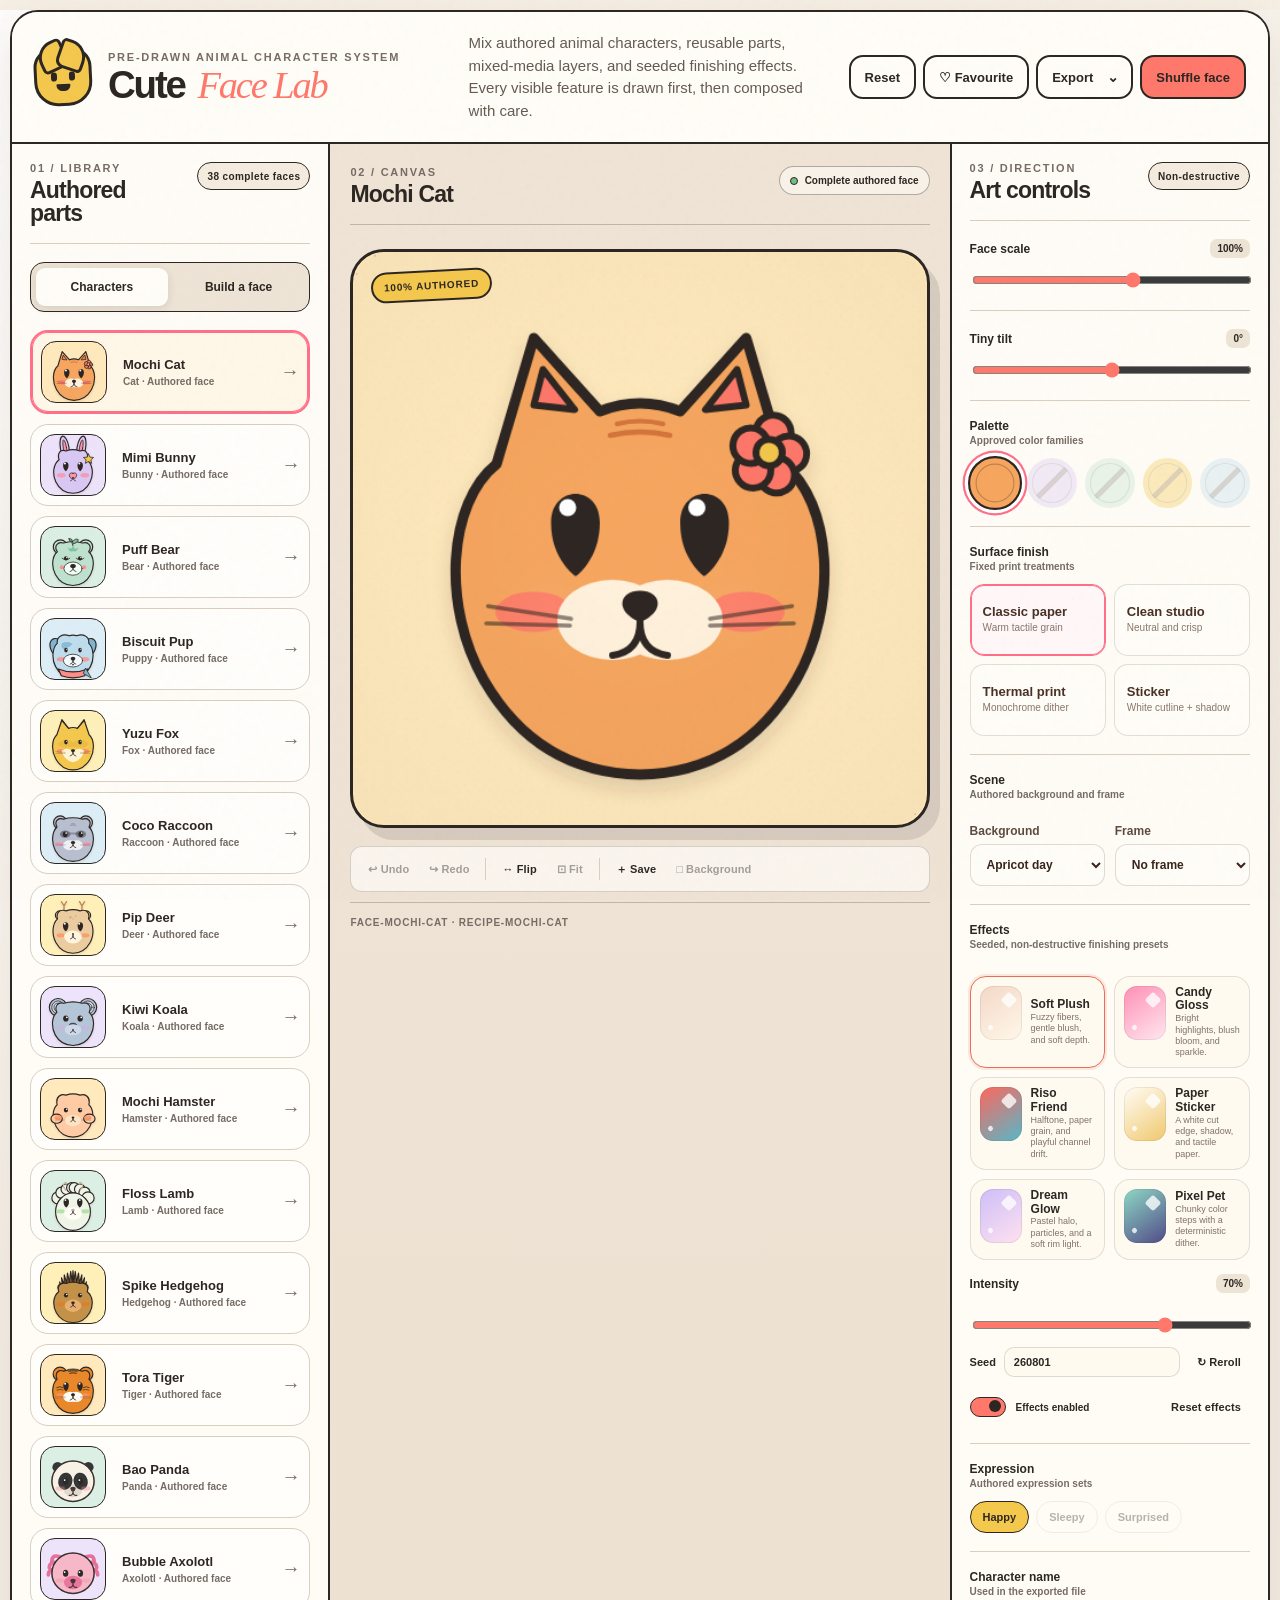
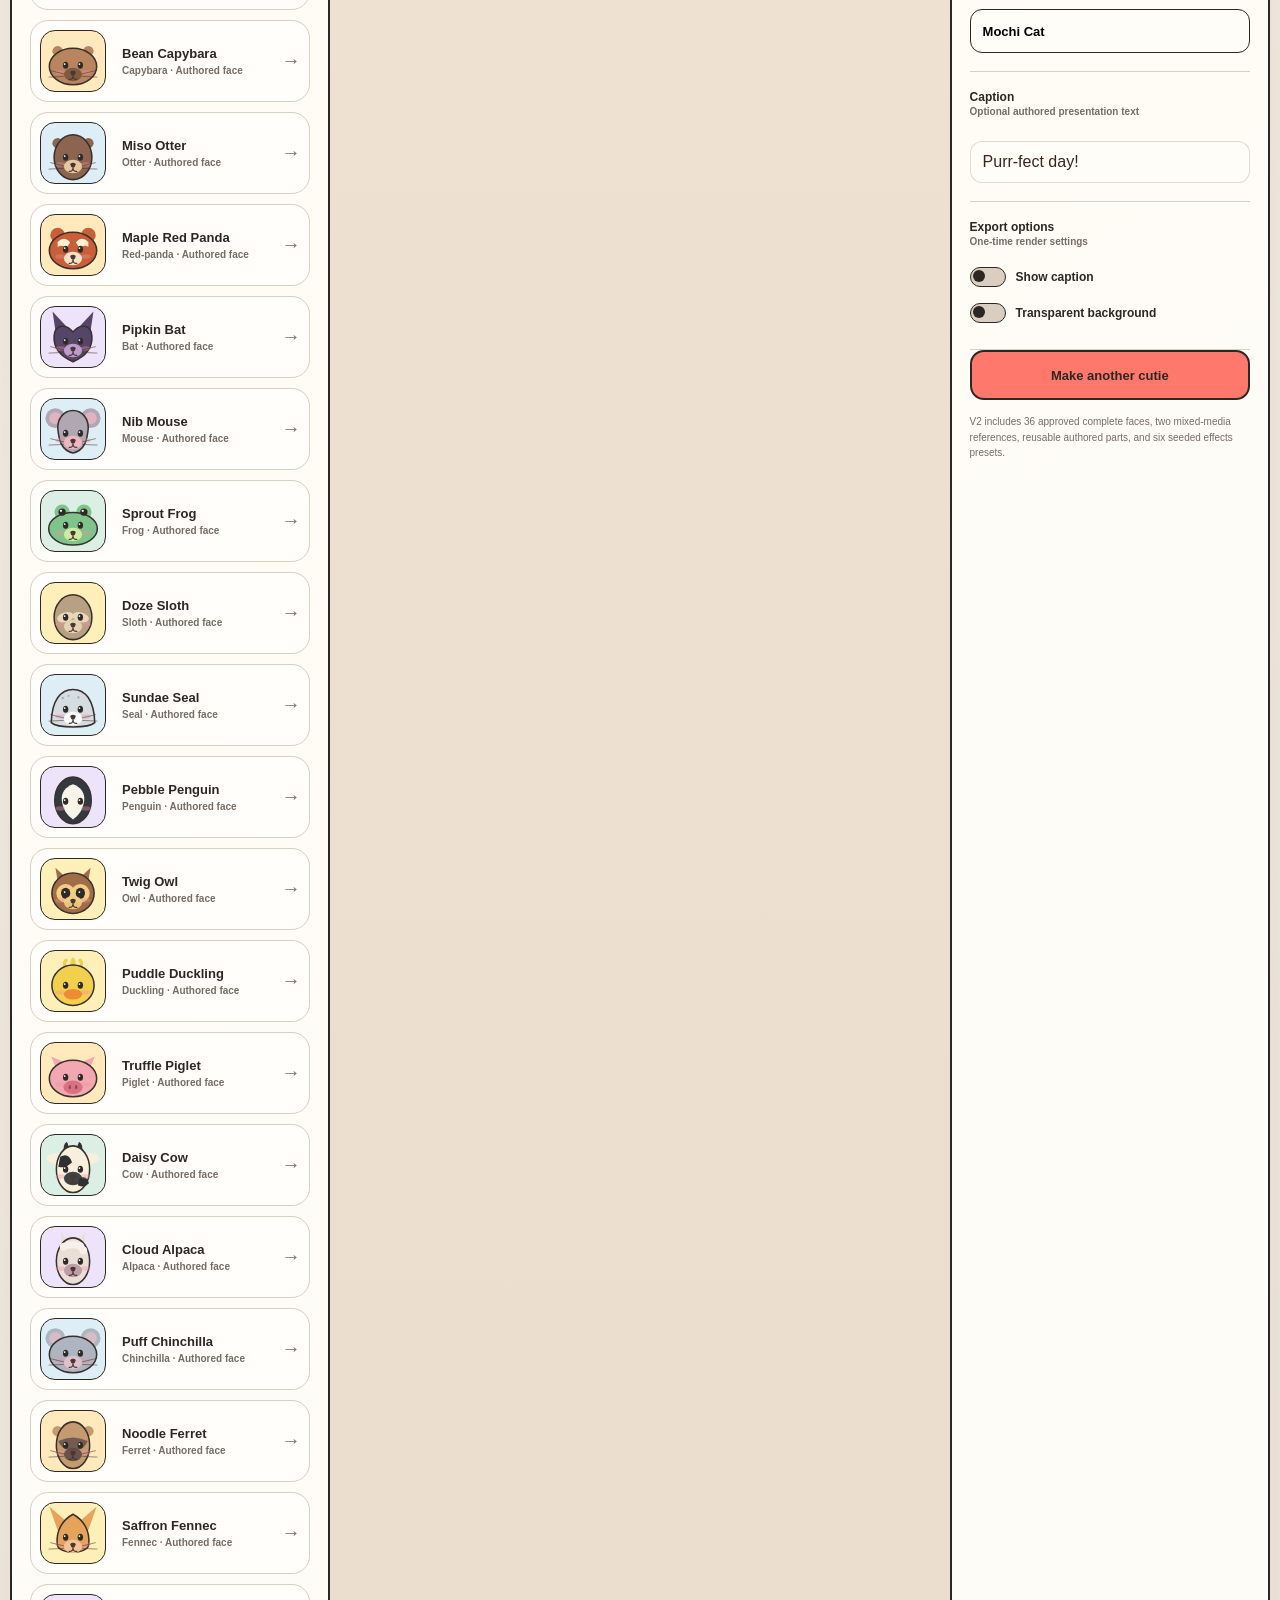
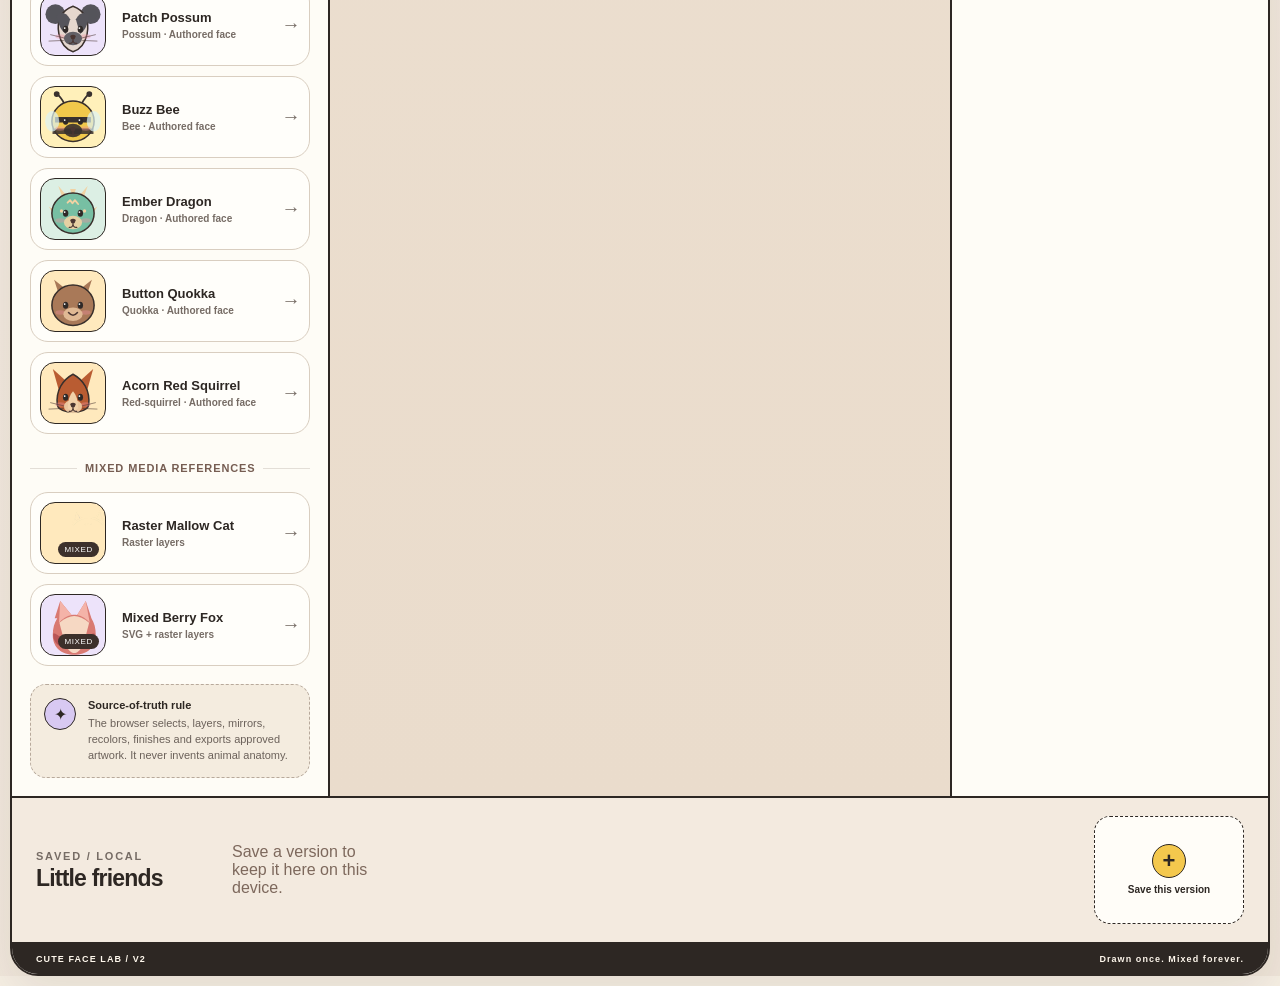
==== commit 097be1db: "Update application copy for Cute V2" ====
--- a/index.html
+++ b/index.html
@@ -4,7 +4,7 @@
   <meta charset="UTF-8" />
   <meta name="viewport" content="width=device-width, initial-scale=1.0" />
   <meta name="theme-color" content="#f6efe4" />
-  <meta name="description" content="A pre-drawn cute animal face generator." />
+  <meta name="description" content="A deterministic pre-drawn animal character builder with mixed-media layers and seeded finishing effects." />
   <title>Cute Face Lab</title>
   <link rel="stylesheet" href="styles.css" />
 </head>
@@ -24,8 +24,8 @@
       </div>
 
       <p class="header-copy">
-        Build soft little animal faces from authored parts. Every ear, eye, snout,
-        cheek and accessory is drawn once, then mixed with care.
+        Mix authored animal characters, reusable parts, mixed-media layers, and seeded
+        finishing effects. Every visible feature is drawn first, then composed with care.
       </p>
 
       <div class="header-actions">
@@ -43,7 +43,7 @@
             <p class="panel-kicker">01 / Library</p>
             <h2>Authored parts</h2>
           </div>
-          <span class="count-pill" id="assetCount">5 recipes</span>
+          <span class="count-pill" id="assetCount">Loading library</span>
         </div>
 
         <div class="mode-tabs" role="tablist" aria-label="Library mode">
@@ -60,7 +60,7 @@
 
         <div class="source-rule">
           <span class="source-icon" aria-hidden="true">✦</span>
-          <p><strong>Source-of-truth rule</strong> The browser selects, layers, mirrors, recolors and exports approved artwork. It never invents animal anatomy.</p>
+          <p><strong>Source-of-truth rule</strong> The browser selects, layers, mirrors, recolors, finishes and exports approved artwork. It never invents animal anatomy.</p>
         </div>
       </aside>
 
@@ -79,7 +79,7 @@
         <div class="stage" id="stage">
           <svg id="faceCanvas" viewBox="0 0 1000 1000" role="img" aria-labelledby="faceTitle faceDescription">
             <title id="faceTitle">Cute animal face</title>
-            <desc id="faceDescription">A cute animal face assembled from pre-drawn vector parts.</desc>
+            <desc id="faceDescription">A cute animal character composed from authored artwork.</desc>
             <defs>
               <clipPath id="headClip"><path id="headClipPath"></path></clipPath>
               <filter id="faceShadow" x="-30%" y="-30%" width="160%" height="160%">
@@ -198,7 +198,7 @@
         <button class="button button-primary button-full" id="shuffleSecondary" type="button">Make another cutie</button>
 
         <p class="control-note">
-          The first MVP locks five hero recipes: cat, bunny, bear, puppy and fox. Parts remain reusable so the library can grow without changing the composer.
+          V2 includes 36 approved complete faces, two mixed-media references, reusable authored parts, and six seeded effects presets.
         </p>
       </aside>
     </main>
@@ -216,7 +216,7 @@
     </section>
 
     <footer class="app-footer">
-      <span>CUTE FACE LAB / MVP 01</span>
+      <span>CUTE FACE LAB / V2</span>
       <span>Drawn once. Mixed forever.</span>
     </footer>
   </div>
@@ -224,4 +224,4 @@
   <script src="assets/manifest-adapter.js"></script>
   <script src="app.js"></script>
 </body>
-</html>
+</html>
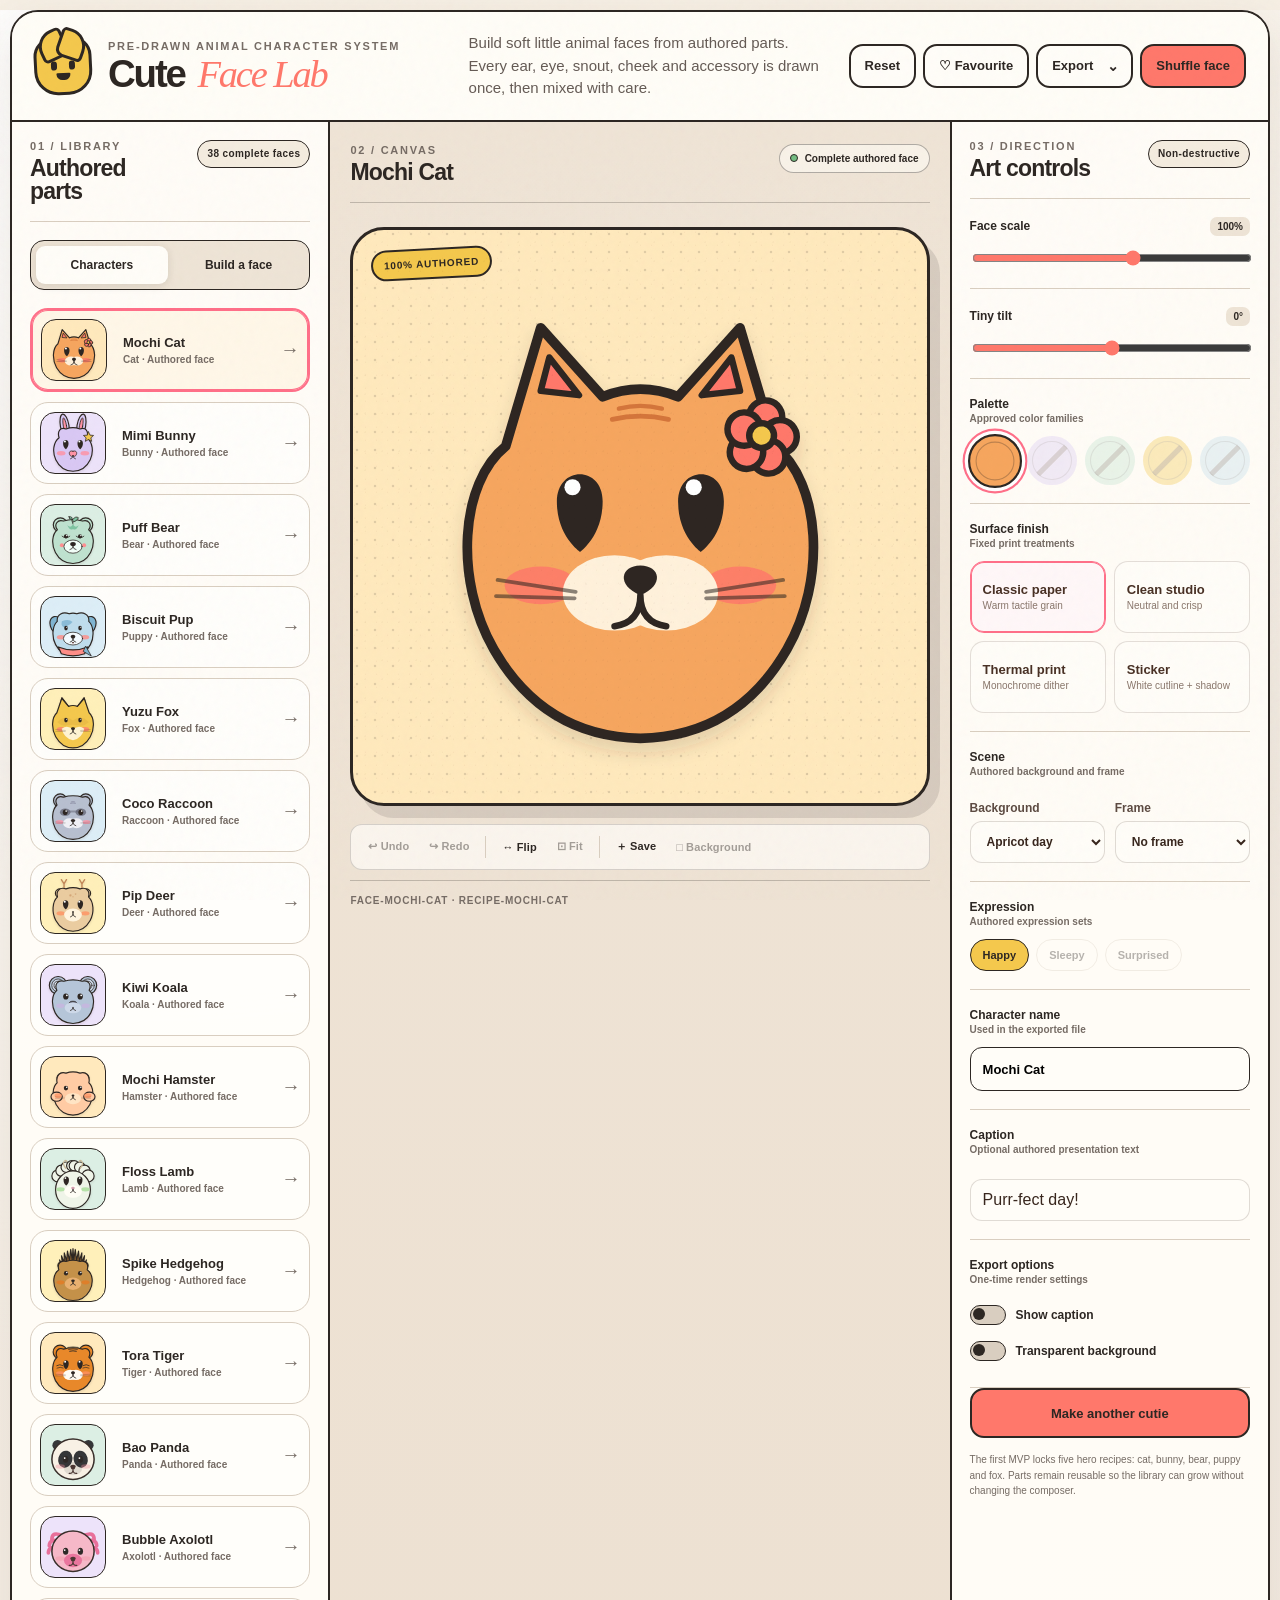
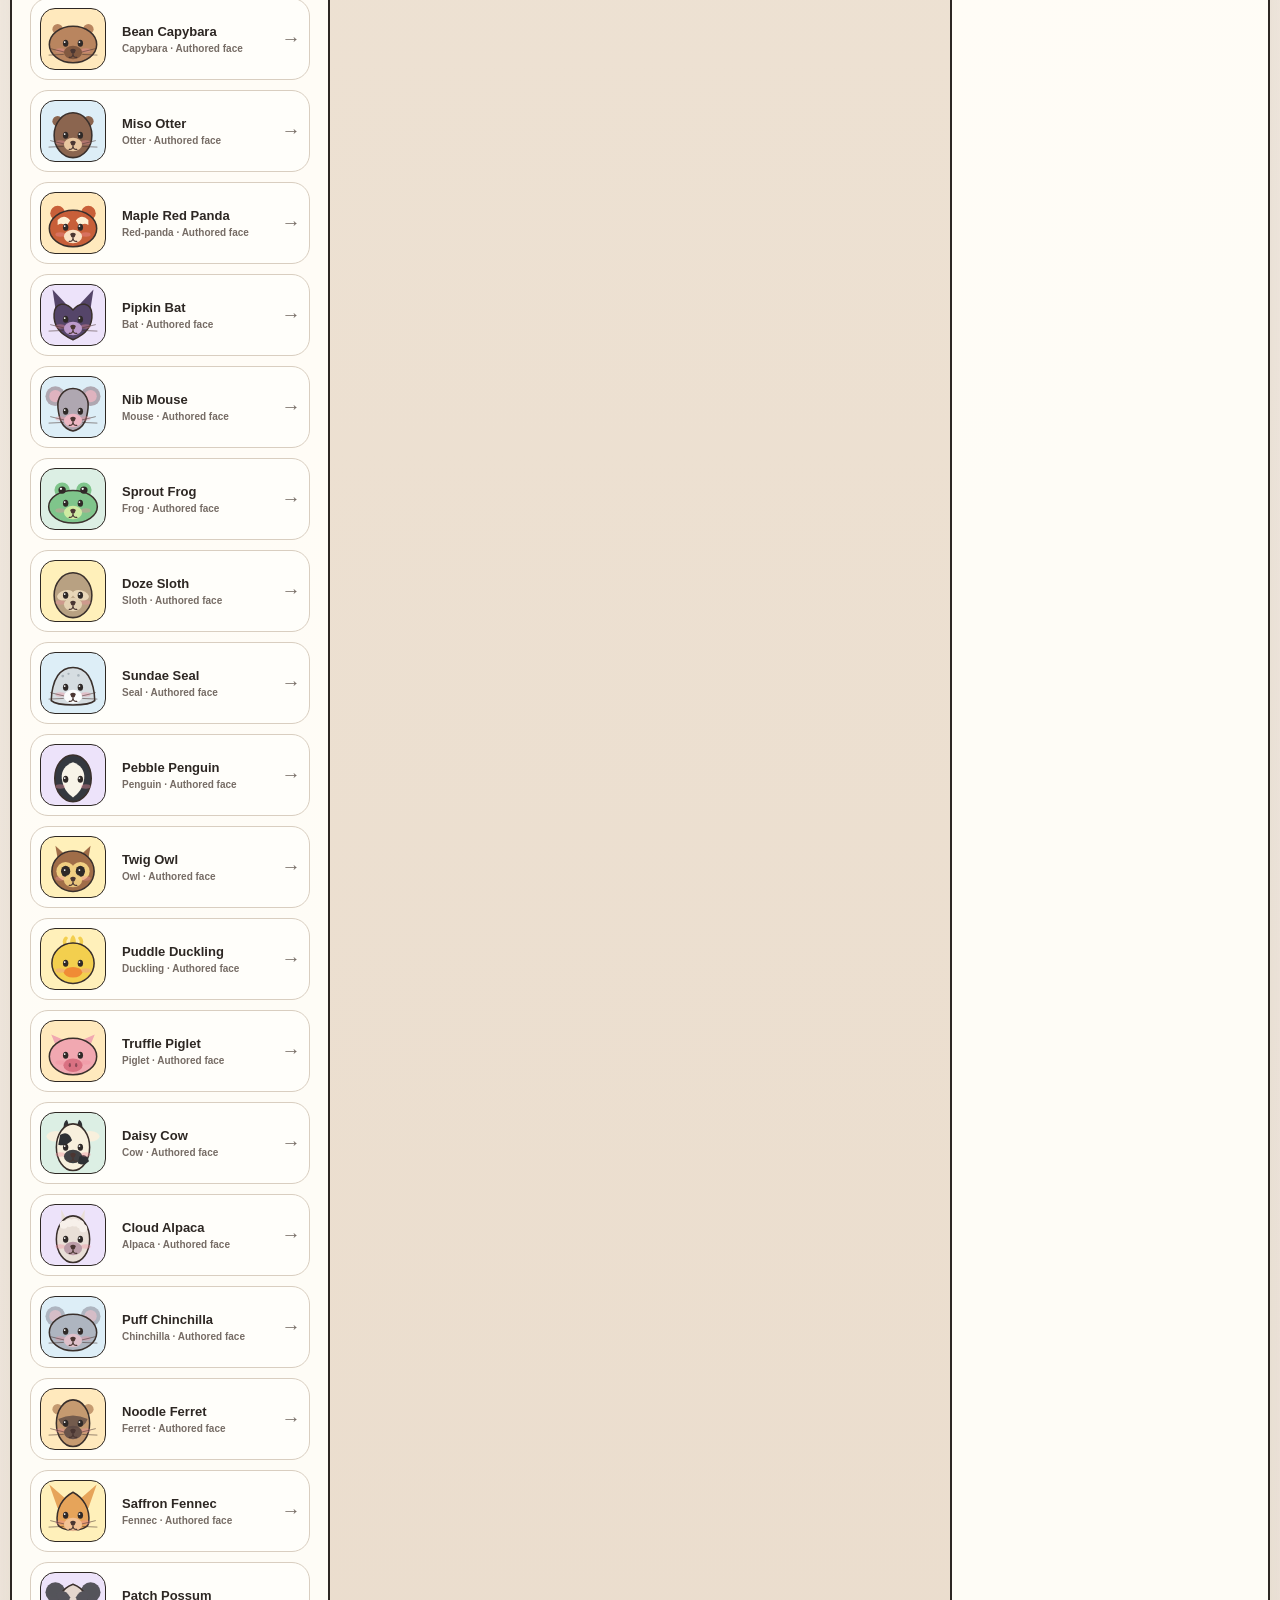
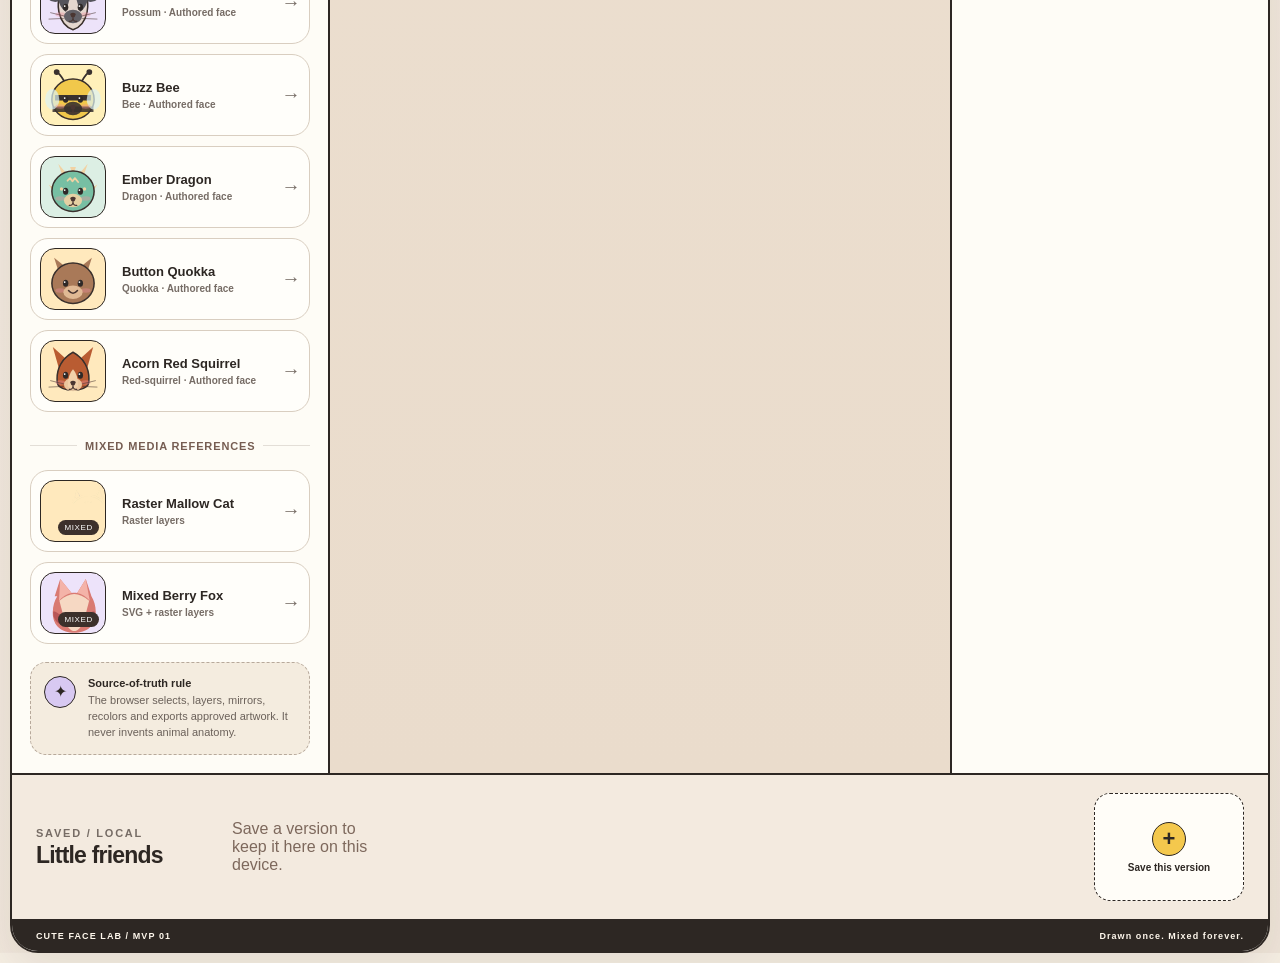
==== commit 6178b753: "Optimize the iPhone and iPad experience Add an iOS layer over the same authored application: no fork" ====
--- a/index.html
+++ b/index.html
@@ -2,10 +2,18 @@
 <html lang="en">
 <head>
   <meta charset="UTF-8" />
-  <meta name="viewport" content="width=device-width, initial-scale=1.0" />
+  <meta name="viewport" content="width=device-width, initial-scale=1.0, viewport-fit=cover" />
   <meta name="theme-color" content="#f6efe4" />
-  <meta name="description" content="A deterministic pre-drawn animal character builder with mixed-media layers and seeded finishing effects." />
+  <meta name="description" content="A pre-drawn cute animal face generator." />
+  <meta name="format-detection" content="telephone=no" />
+  <meta name="mobile-web-app-capable" content="yes" />
+  <meta name="apple-mobile-web-app-capable" content="yes" />
+  <meta name="apple-mobile-web-app-status-bar-style" content="default" />
+  <meta name="apple-mobile-web-app-title" content="Cute Face" />
   <title>Cute Face Lab</title>
+  <link rel="manifest" href="site.webmanifest" />
+  <link rel="apple-touch-icon" href="assets/icons/apple-touch-icon-180.png" />
+  <link rel="icon" href="assets/icons/icon-192.png" sizes="192x192" type="image/png" />
   <link rel="stylesheet" href="styles.css" />
 </head>
 <body>
@@ -24,8 +32,8 @@
       </div>
 
       <p class="header-copy">
-        Mix authored animal characters, reusable parts, mixed-media layers, and seeded
-        finishing effects. Every visible feature is drawn first, then composed with care.
+        Build soft little animal faces from authored parts. Every ear, eye, snout,
+        cheek and accessory is drawn once, then mixed with care.
       </p>
 
       <div class="header-actions">
@@ -43,7 +51,7 @@
             <p class="panel-kicker">01 / Library</p>
             <h2>Authored parts</h2>
           </div>
-          <span class="count-pill" id="assetCount">Loading library</span>
+          <span class="count-pill" id="assetCount">5 recipes</span>
         </div>
 
         <div class="mode-tabs" role="tablist" aria-label="Library mode">
@@ -60,7 +68,7 @@
 
         <div class="source-rule">
           <span class="source-icon" aria-hidden="true">✦</span>
-          <p><strong>Source-of-truth rule</strong> The browser selects, layers, mirrors, recolors, finishes and exports approved artwork. It never invents animal anatomy.</p>
+          <p><strong>Source-of-truth rule</strong> The browser selects, layers, mirrors, recolors and exports approved artwork. It never invents animal anatomy.</p>
         </div>
       </aside>
 
@@ -79,7 +87,7 @@
         <div class="stage" id="stage">
           <svg id="faceCanvas" viewBox="0 0 1000 1000" role="img" aria-labelledby="faceTitle faceDescription">
             <title id="faceTitle">Cute animal face</title>
-            <desc id="faceDescription">A cute animal character composed from authored artwork.</desc>
+            <desc id="faceDescription">A cute animal face assembled from pre-drawn vector parts.</desc>
             <defs>
               <clipPath id="headClip"><path id="headClipPath"></path></clipPath>
               <filter id="faceShadow" x="-30%" y="-30%" width="160%" height="160%">
@@ -175,7 +183,8 @@
             <label for="nameInput">Character name</label>
             <small>Used in the exported file</small>
           </div>
-          <input class="text-input" id="nameInput" type="text" maxlength="24" value="Mochi Cat" />
+          <input class="text-input" id="nameInput" type="text" maxlength="24" value="Mochi Cat"
+                 autocapitalize="words" autocorrect="off" autocomplete="off" spellcheck="false" enterkeyhint="done" />
         </section>
 
         <section class="control-section">
@@ -198,7 +207,7 @@
         <button class="button button-primary button-full" id="shuffleSecondary" type="button">Make another cutie</button>
 
         <p class="control-note">
-          V2 includes 36 approved complete faces, two mixed-media references, reusable authored parts, and six seeded effects presets.
+          The first MVP locks five hero recipes: cat, bunny, bear, puppy and fox. Parts remain reusable so the library can grow without changing the composer.
         </p>
       </aside>
     </main>
@@ -216,7 +225,7 @@
     </section>
 
     <footer class="app-footer">
-      <span>CUTE FACE LAB / V2</span>
+      <span>CUTE FACE LAB / MVP 01</span>
       <span>Drawn once. Mixed forever.</span>
     </footer>
   </div>
@@ -224,4 +233,4 @@
   <script src="assets/manifest-adapter.js"></script>
   <script src="app.js"></script>
 </body>
-</html>+</html>
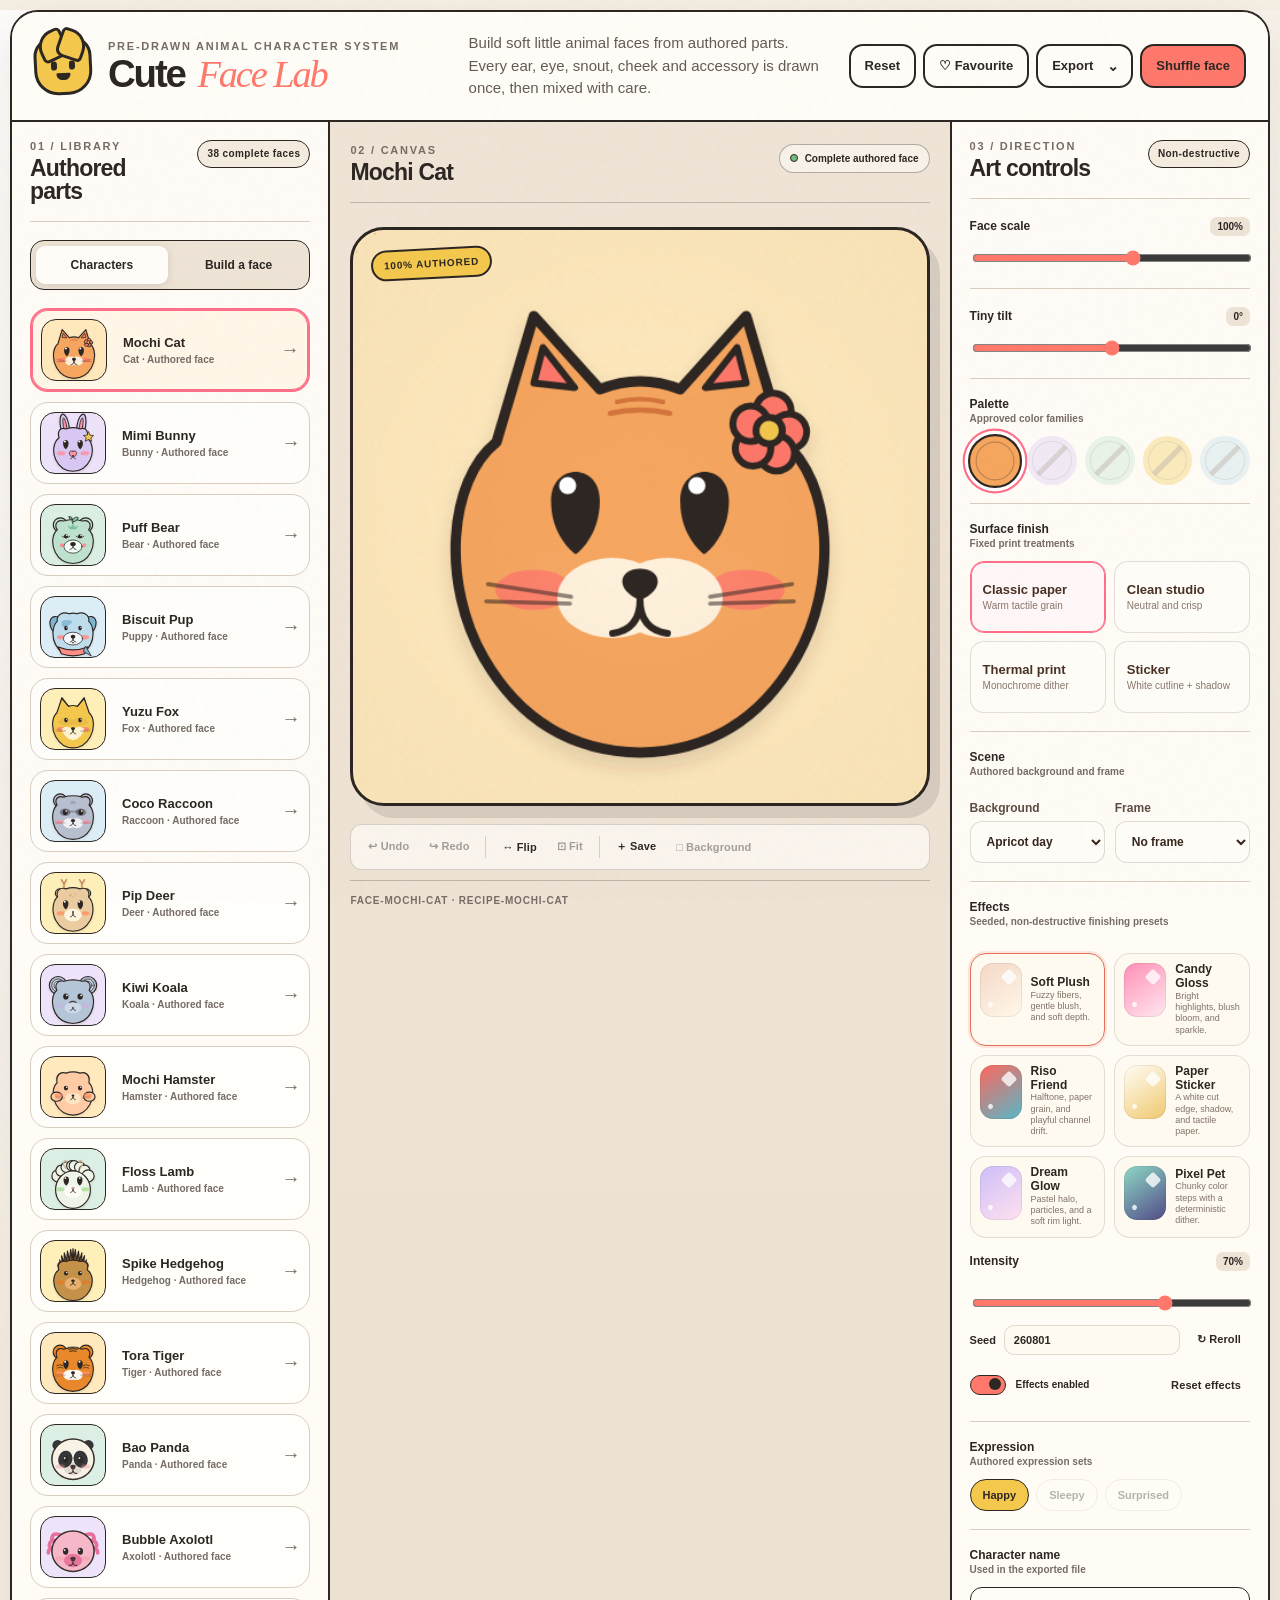
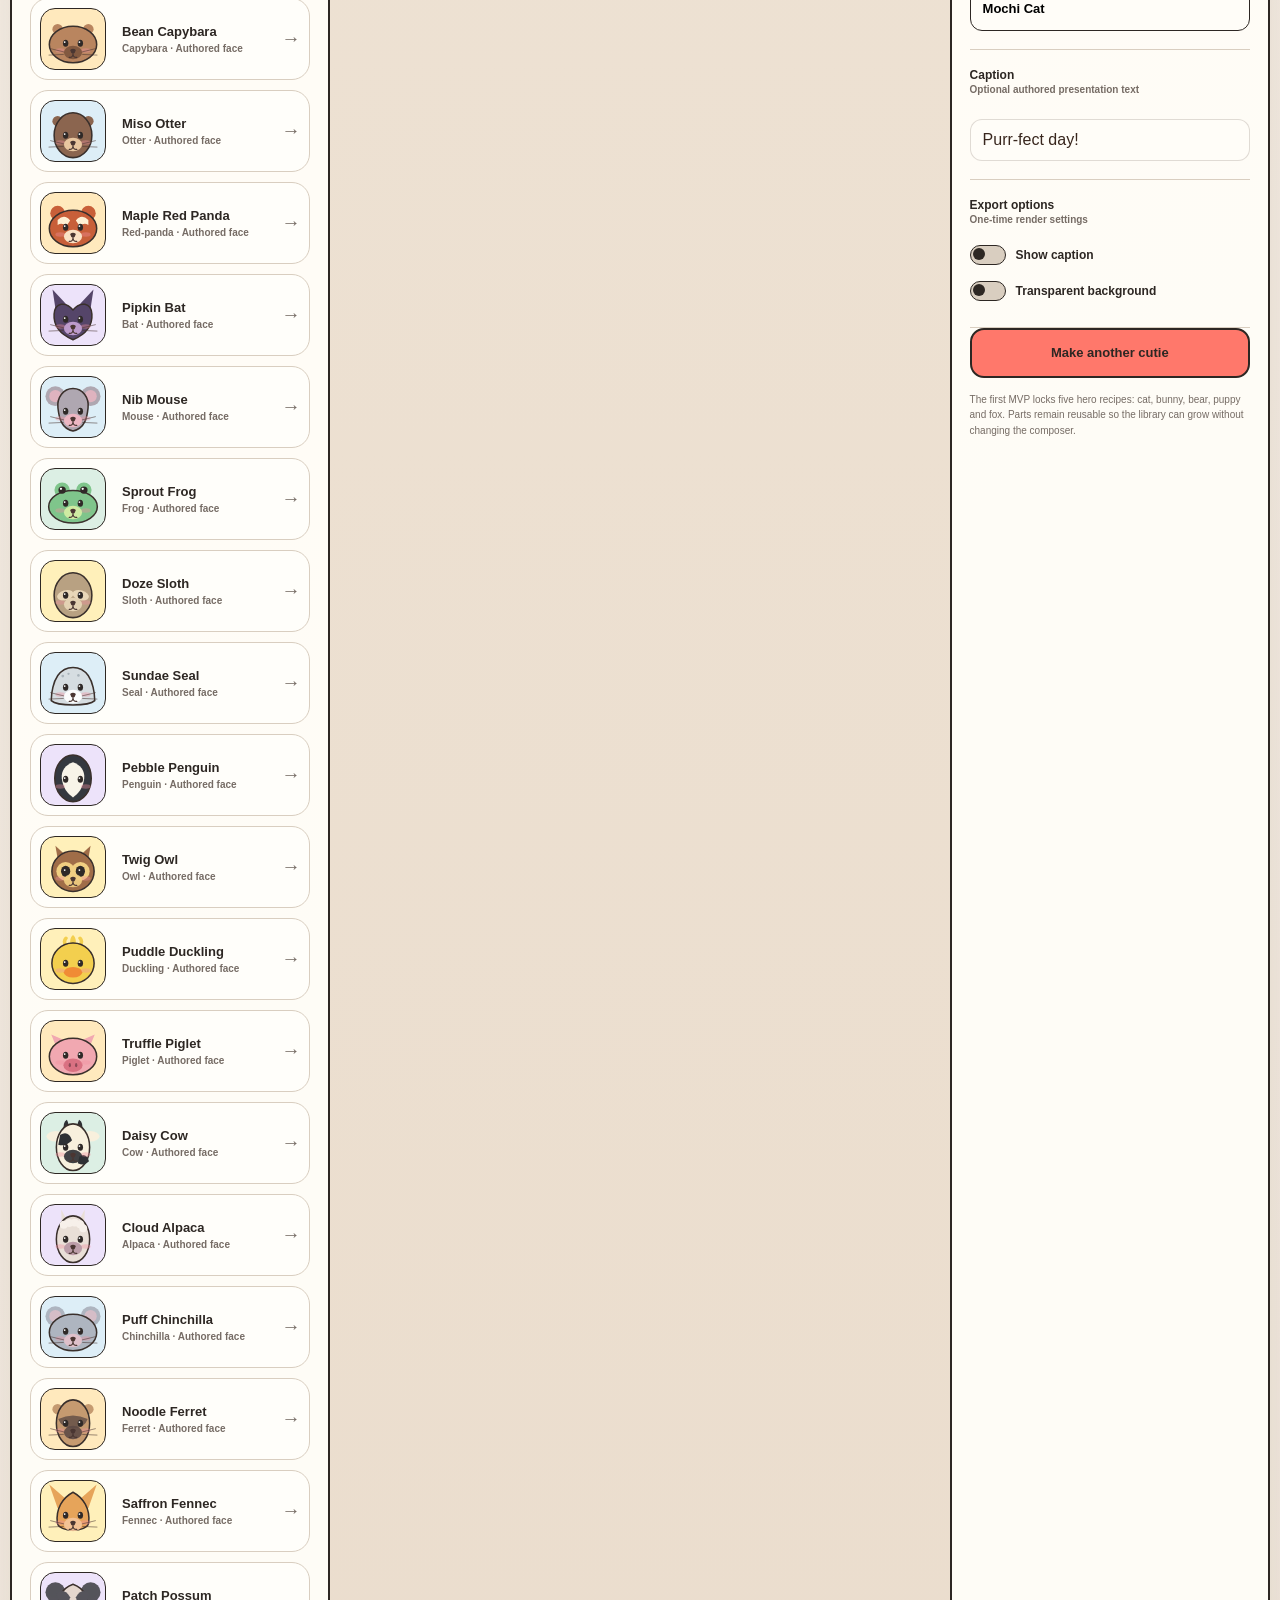
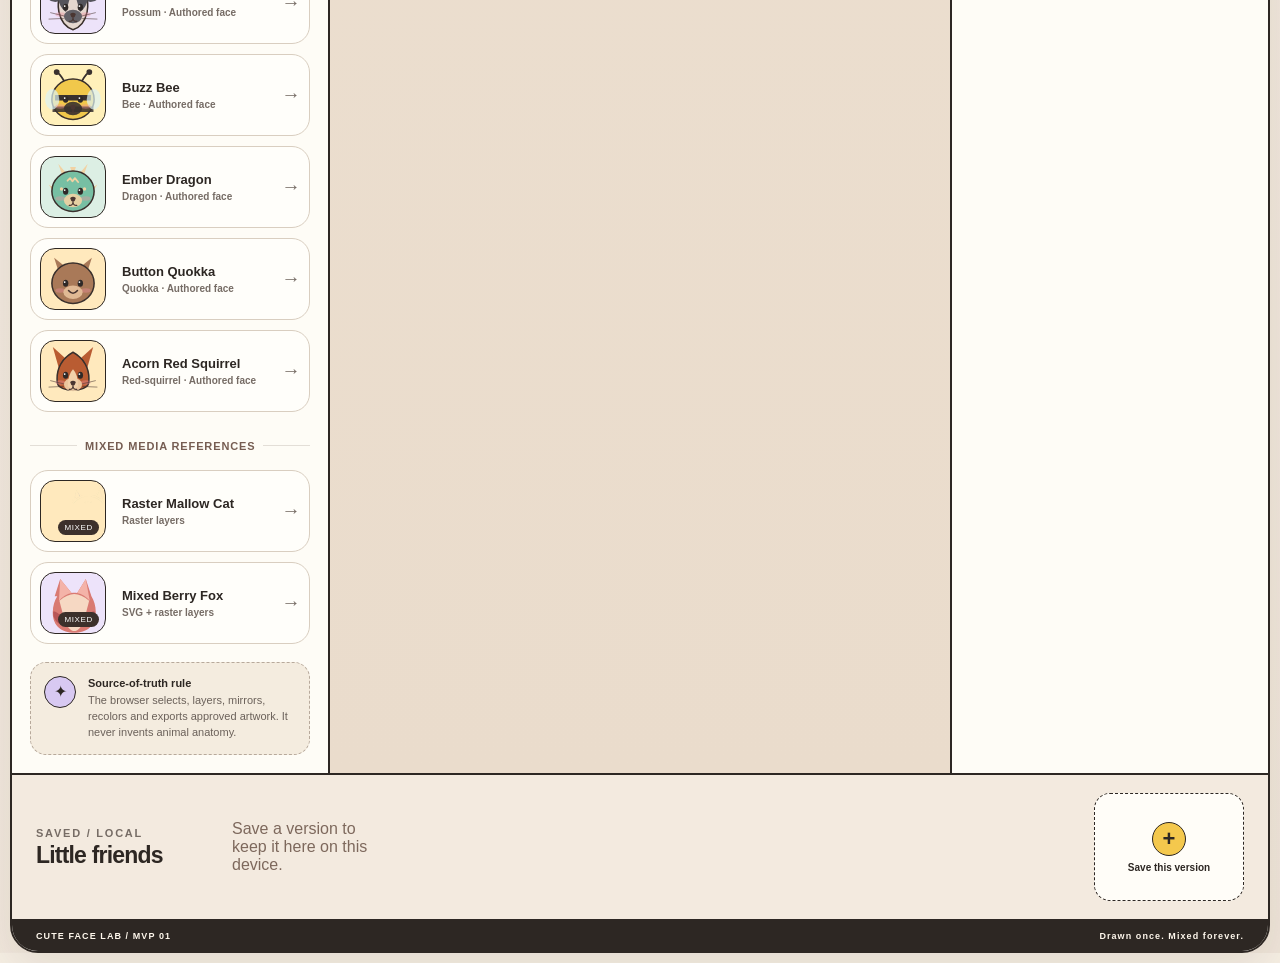
==== commit 7829fe99: "Load iPhone-first stylesheet for issue 42" ====
--- a/index.html
+++ b/index.html
@@ -3,7 +3,7 @@
 <head>
   <meta charset="UTF-8" />
   <meta name="viewport" content="width=device-width, initial-scale=1.0, viewport-fit=cover" />
-  <meta name="theme-color" content="#f6efe4" />
+  <meta name="theme-color" content="#fffaf7" />
   <meta name="description" content="A pre-drawn cute animal face generator." />
   <meta name="format-detection" content="telephone=no" />
   <meta name="mobile-web-app-capable" content="yes" />
@@ -15,6 +15,7 @@
   <link rel="apple-touch-icon" href="assets/icons/apple-touch-icon-180.png" />
   <link rel="icon" href="assets/icons/icon-192.png" sizes="192x192" type="image/png" />
   <link rel="stylesheet" href="styles.css" />
+  <link rel="stylesheet" href="mobile-ios.css" />
 </head>
 <body>
   <div class="page-grain" aria-hidden="true"></div>
--- a/mobile-ios.css
+++ b/mobile-ios.css
@@ -0,0 +1,465 @@
+@media (max-width: 520px) {
+  :root {
+    --ios-accent: #ff5f8f;
+    --ios-card: rgba(255, 255, 255, 0.88);
+    --ios-border: rgba(45, 39, 35, 0.10);
+    --ios-shadow: 0 12px 30px rgba(67, 46, 39, 0.10);
+  }
+
+  html,
+  body {
+    width: 100%;
+    overflow-x: hidden;
+    background: #fffaf7;
+  }
+
+  body {
+    padding: 0 0 calc(92px + env(safe-area-inset-bottom));
+    -webkit-tap-highlight-color: transparent;
+  }
+
+  .page-grain,
+  .header-copy,
+  .eyebrow,
+  .panel-kicker,
+  .source-rule,
+  .control-note,
+  .app-footer,
+  .stage-status,
+  .stage-sticker,
+  .stage-footer,
+  .saved-heading {
+    display: none !important;
+  }
+
+  .app-shell {
+    width: 100%;
+    margin: 0;
+    border: 0;
+    border-radius: 0;
+    box-shadow: none;
+    overflow: visible;
+    background: transparent;
+  }
+
+  .app-header {
+    position: relative;
+    display: block;
+    padding: calc(12px + env(safe-area-inset-top)) 20px 10px;
+    border: 0;
+    background: transparent;
+  }
+
+  .brand-lockup {
+    display: block;
+  }
+
+  .brand-mark {
+    display: none;
+  }
+
+  h1 {
+    margin: 0;
+    font-size: 31px;
+    line-height: 1.05;
+    letter-spacing: -0.045em;
+    color: #17233c;
+  }
+
+  h1 em {
+    margin-left: 0;
+    font-family: inherit;
+    font-style: normal;
+    font-weight: inherit;
+    color: inherit;
+  }
+
+  .header-actions {
+    position: static;
+    display: grid;
+    grid-template-columns: repeat(4, minmax(0, 1fr));
+    gap: 8px;
+    margin-top: 12px;
+  }
+
+  .header-actions .button {
+    min-width: 0;
+    min-height: 46px;
+    padding: 0 8px;
+    border: 1px solid var(--ios-border);
+    border-radius: 16px;
+    background: var(--ios-card);
+    box-shadow: 0 6px 16px rgba(67, 46, 39, 0.06);
+    font-size: 11px;
+    font-weight: 750;
+  }
+
+  .header-actions .button-primary {
+    color: #fff;
+    border-color: transparent;
+    background: linear-gradient(135deg, #ff4f87, #ff6f8f);
+  }
+
+  .workspace {
+    display: flex;
+    flex-direction: column;
+    min-height: 0;
+  }
+
+  .stage-column {
+    order: 0;
+    padding: 8px 16px 14px;
+    background: transparent;
+  }
+
+  .stage-toolbar {
+    padding: 0 4px 10px;
+    border: 0;
+  }
+
+  .stage-toolbar h2 {
+    font-size: 15px;
+    font-weight: 700;
+    color: #697083;
+  }
+
+  .stage {
+    width: 100%;
+    margin: 0 auto 12px;
+    border: 0;
+    border-radius: 30px;
+    background: linear-gradient(145deg, #fff1d8, #ffe7c7);
+    box-shadow: var(--ios-shadow), inset 0 0 0 4px rgba(255, 255, 255, 0.78);
+  }
+
+  #faceCanvas {
+    width: 96%;
+    height: 96%;
+  }
+
+  .stage-actions {
+    display: grid;
+    grid-template-columns: repeat(4, minmax(0, 1fr));
+    gap: 8px;
+    width: 100%;
+    margin: 0;
+    padding: 0;
+    border: 0;
+    background: transparent;
+    overflow: visible;
+  }
+
+  .stage-actions .stage-btn {
+    min-height: 46px;
+    padding: 0 8px;
+    border: 1px solid var(--ios-border);
+    border-radius: 15px;
+    background: #fff;
+    box-shadow: 0 5px 14px rgba(67, 46, 39, 0.06);
+    font-size: 11px;
+  }
+
+  .stage-actions .stage-btn:disabled,
+  .stage-actions .stage-sep {
+    display: none;
+  }
+
+  .library-panel,
+  .controls-panel {
+    padding: 12px 16px 18px;
+    border: 0;
+    background: transparent;
+  }
+
+  .library-panel {
+    order: 1;
+  }
+
+  .controls-panel {
+    order: 2;
+  }
+
+  .panel-heading {
+    padding: 0 0 10px;
+    border: 0;
+  }
+
+  .panel-heading h2 {
+    font-size: 18px;
+    color: #17233c;
+  }
+
+  .count-pill {
+    display: none;
+  }
+
+  .mode-tabs,
+  .category-tabs,
+  .expression-pills {
+    display: flex;
+    gap: 8px;
+    margin: 0 0 14px;
+    padding: 0 0 4px;
+    border: 0;
+    background: transparent;
+    overflow-x: auto;
+    scrollbar-width: none;
+    scroll-snap-type: x proximity;
+  }
+
+  .mode-tabs::-webkit-scrollbar,
+  .category-tabs::-webkit-scrollbar,
+  .expression-pills::-webkit-scrollbar {
+    display: none;
+  }
+
+  .mode-tab,
+  .category-button,
+  .pill-button {
+    flex: 0 0 auto;
+    min-height: 44px;
+    padding: 0 16px;
+    border: 1px solid var(--ios-border);
+    border-radius: 999px;
+    background: #fff;
+    box-shadow: 0 4px 12px rgba(67, 46, 39, 0.05);
+    font-size: 12px;
+    scroll-snap-align: start;
+  }
+
+  .mode-tab.is-active,
+  .category-button.is-active,
+  .pill-button.is-active,
+  .pill-button[aria-pressed="true"] {
+    color: #e44573;
+    border-color: transparent;
+    background: #ffe5ee;
+    box-shadow: none;
+  }
+
+  .recipe-library,
+  .part-grid {
+    display: flex;
+    gap: 12px;
+    overflow-x: auto;
+    padding: 2px 2px 8px;
+    scrollbar-width: none;
+    scroll-snap-type: x mandatory;
+  }
+
+  .recipe-library::-webkit-scrollbar,
+  .part-grid::-webkit-scrollbar {
+    display: none;
+  }
+
+  .recipe-card {
+    display: block;
+    flex: 0 0 104px;
+    min-height: 126px;
+    padding: 8px;
+    border: 1px solid var(--ios-border);
+    border-radius: 22px;
+    background: #fff;
+    box-shadow: 0 7px 18px rgba(67, 46, 39, 0.06);
+    text-align: center;
+    scroll-snap-align: start;
+  }
+
+  .recipe-card.is-active {
+    border: 2px solid var(--ios-accent);
+    background: #fff;
+    box-shadow: 0 7px 18px rgba(255, 95, 143, 0.13);
+  }
+
+  .recipe-thumb {
+    width: 86px;
+    height: 78px;
+    margin: 0 auto 8px;
+    border: 0;
+    border-radius: 18px;
+    background: #fff8f2;
+  }
+
+  .recipe-thumb svg {
+    width: 90px;
+    height: 90px;
+  }
+
+  .recipe-meta strong {
+    margin: 0;
+    font-size: 12px;
+    color: #17233c;
+  }
+
+  .recipe-meta span,
+  .recipe-arrow {
+    display: none;
+  }
+
+  .part-card {
+    flex: 0 0 110px;
+    min-height: 118px;
+    border: 1px solid var(--ios-border);
+    border-radius: 20px;
+    background: #fff;
+    box-shadow: 0 7px 18px rgba(67, 46, 39, 0.06);
+    scroll-snap-align: start;
+  }
+
+  .part-card.is-active {
+    border: 2px solid var(--ios-accent);
+    background: #fff;
+  }
+
+  .part-preview {
+    height: 72px;
+    border-radius: 16px;
+    background: #fff8f2;
+  }
+
+  .part-name {
+    font-size: 11px;
+    text-align: center;
+  }
+
+  .control-section {
+    padding: 14px 0;
+    border: 0;
+  }
+
+  .control-heading {
+    margin-bottom: 10px;
+    font-size: 15px;
+    color: #17233c;
+  }
+
+  .control-heading small {
+    display: none;
+  }
+
+  .palette-grid {
+    display: flex;
+    gap: 14px;
+    overflow-x: auto;
+    padding: 2px 2px 6px;
+    scrollbar-width: none;
+  }
+
+  .palette-grid::-webkit-scrollbar {
+    display: none;
+  }
+
+  .palette-button {
+    flex: 0 0 54px;
+    width: 54px;
+    height: 54px;
+    border: 3px solid #fff;
+    box-shadow: 0 0 0 1px var(--ios-border), 0 4px 12px rgba(67, 46, 39, 0.08);
+  }
+
+  .palette-button.is-active {
+    border-color: #fff;
+    box-shadow: 0 0 0 3px var(--ios-accent), 0 4px 12px rgba(255, 95, 143, 0.16);
+    transform: none;
+  }
+
+  .finish-grid {
+    display: flex;
+    gap: 10px;
+    overflow-x: auto;
+    scrollbar-width: none;
+  }
+
+  .finish-grid::-webkit-scrollbar {
+    display: none;
+  }
+
+  .finish-button {
+    flex: 0 0 132px;
+    min-height: 58px;
+    border: 1px solid var(--ios-border);
+    border-radius: 18px;
+    background: #fff;
+    box-shadow: 0 6px 16px rgba(67, 46, 39, 0.06);
+    font-size: 12px;
+  }
+
+  .finish-button.is-active {
+    border: 2px solid var(--ios-accent);
+    background: #fff;
+    color: #d94470;
+  }
+
+  .text-input {
+    height: 50px;
+    border: 1px solid var(--ios-border);
+    border-radius: 16px;
+    background: #fff;
+    box-shadow: 0 4px 12px rgba(67, 46, 39, 0.05);
+    font-size: 16px;
+  }
+
+  input[type="range"] {
+    min-height: 44px;
+  }
+
+  .toggle-label {
+    min-height: 48px;
+    padding: 8px 0;
+    font-size: 14px;
+  }
+
+  .controls-panel .button-full {
+    position: sticky;
+    bottom: calc(12px + env(safe-area-inset-bottom));
+    z-index: 18;
+    min-height: 58px;
+    margin-top: 10px;
+    border: 0;
+    border-radius: 28px;
+    background: linear-gradient(135deg, #ff4f87, #ff6f8f);
+    color: #fff;
+    box-shadow: 0 12px 26px rgba(255, 79, 135, 0.24);
+    font-size: 17px;
+  }
+
+  .saved-strip {
+    order: 3;
+    display: block;
+    padding: 8px 16px 18px;
+    border: 0;
+    background: transparent;
+  }
+
+  .saved-grid {
+    display: flex;
+    gap: 12px;
+    overflow-x: auto;
+    padding-bottom: 6px;
+    scrollbar-width: none;
+  }
+
+  .saved-grid::-webkit-scrollbar {
+    display: none;
+  }
+
+  .saved-card,
+  .save-card {
+    flex: 0 0 108px;
+    min-height: 108px;
+    border: 1px solid var(--ios-border);
+    border-radius: 20px;
+    background: #fff;
+    box-shadow: 0 6px 16px rgba(67, 46, 39, 0.06);
+  }
+
+  button,
+  .recipe-card,
+  .part-card,
+  .palette-button,
+  .finish-button,
+  .saved-card,
+  .save-card {
+    touch-action: manipulation;
+  }
+}
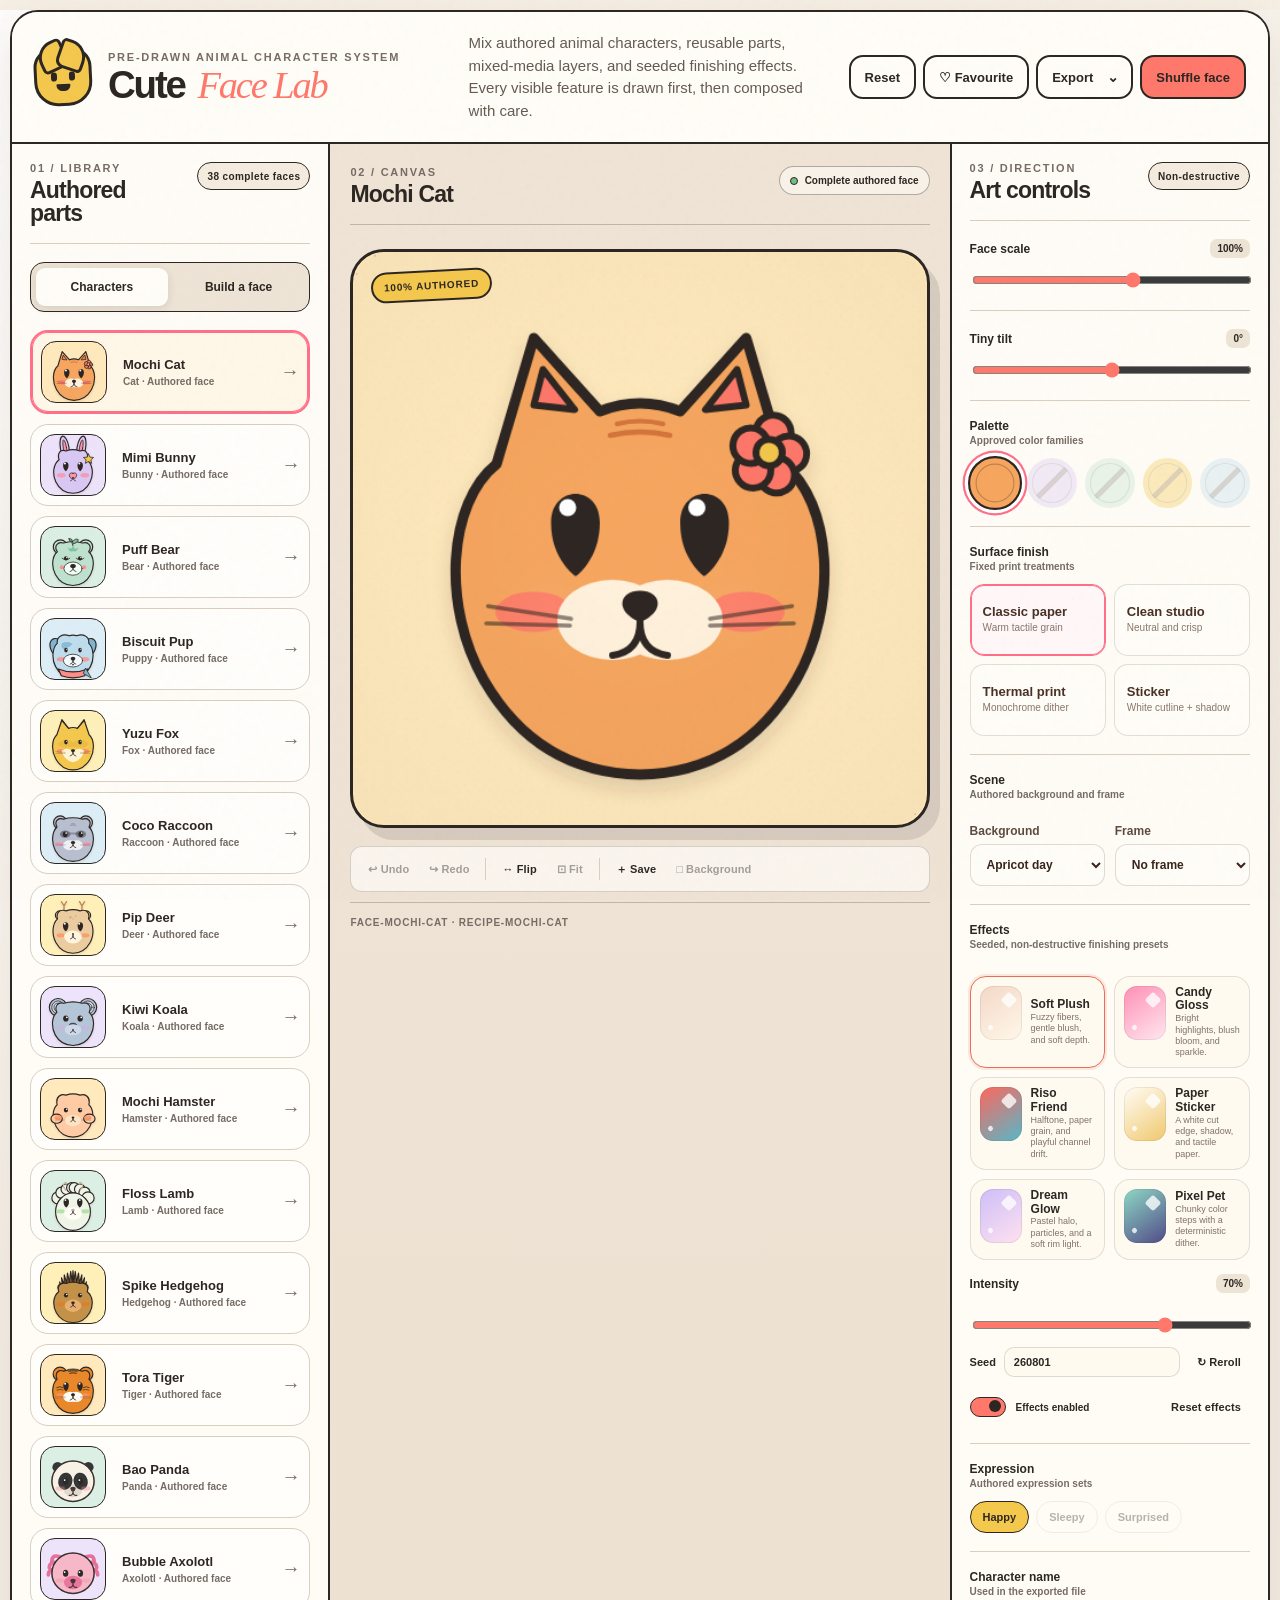
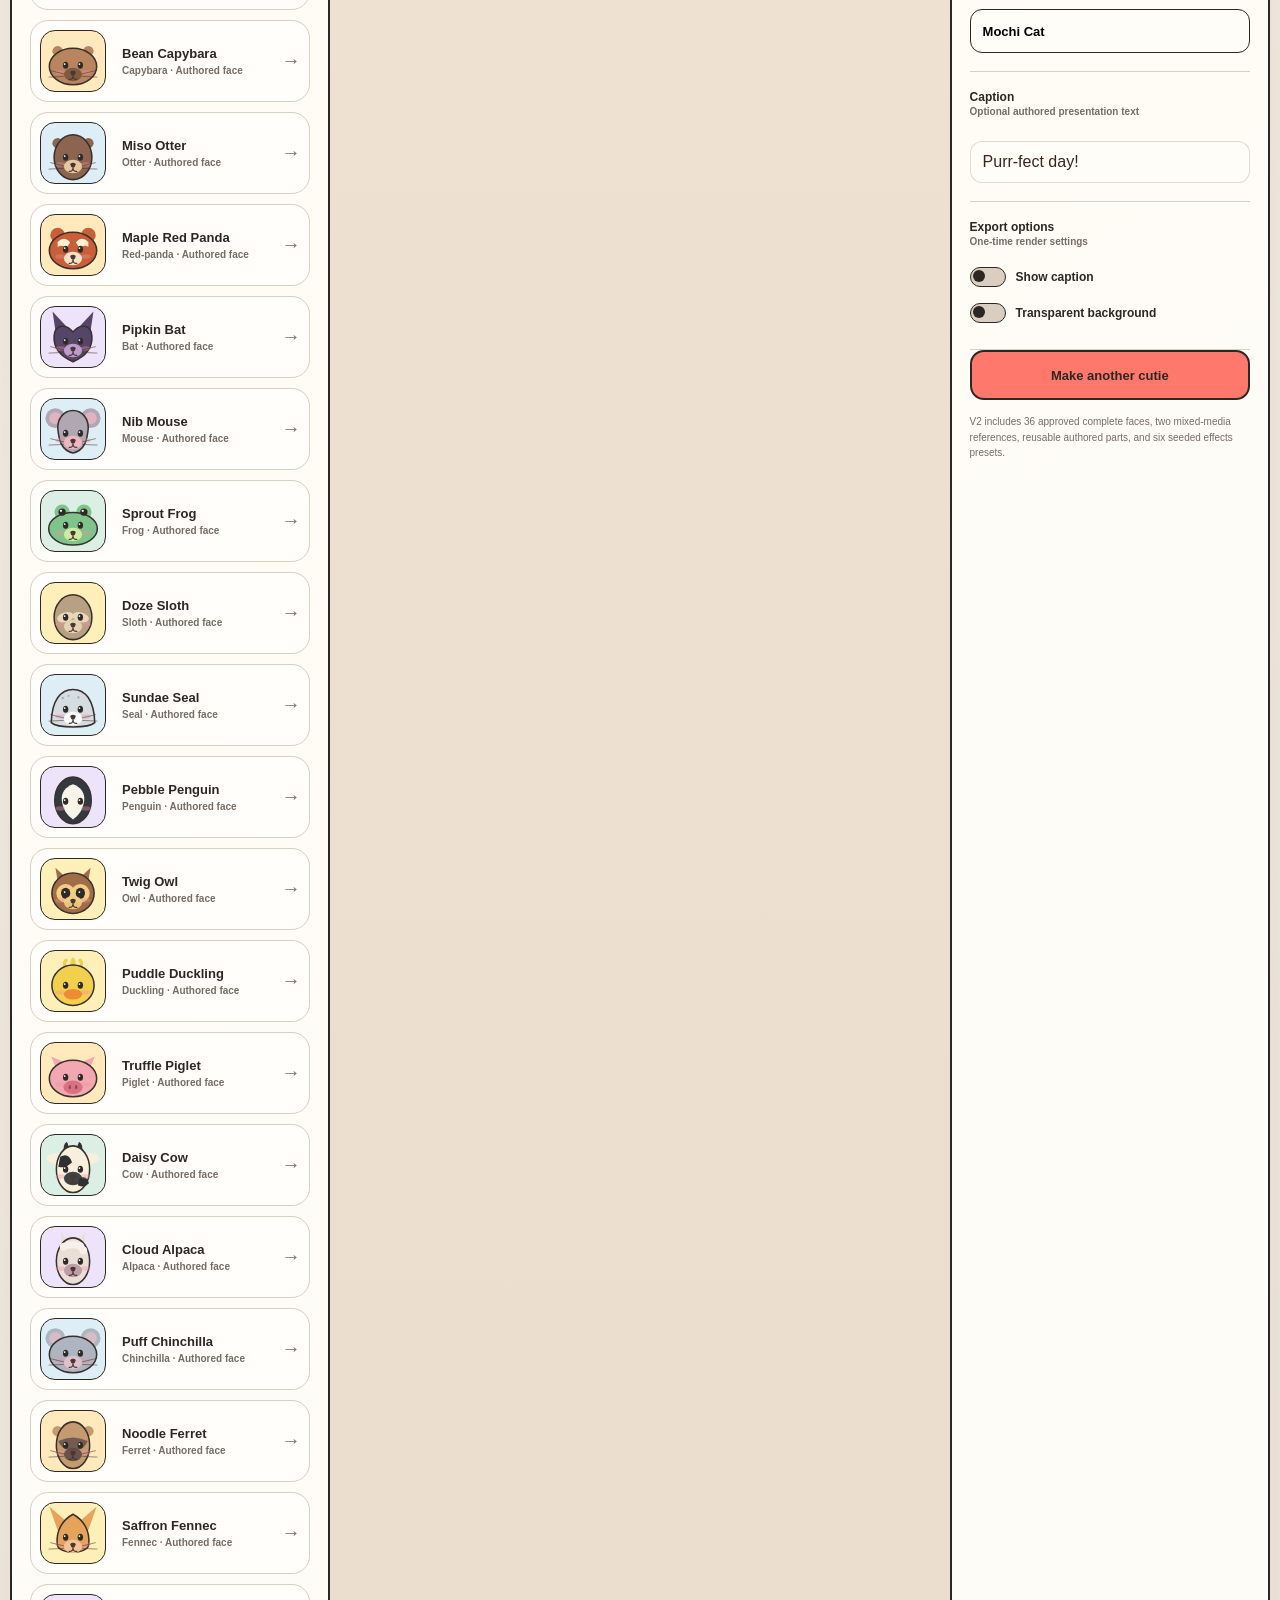
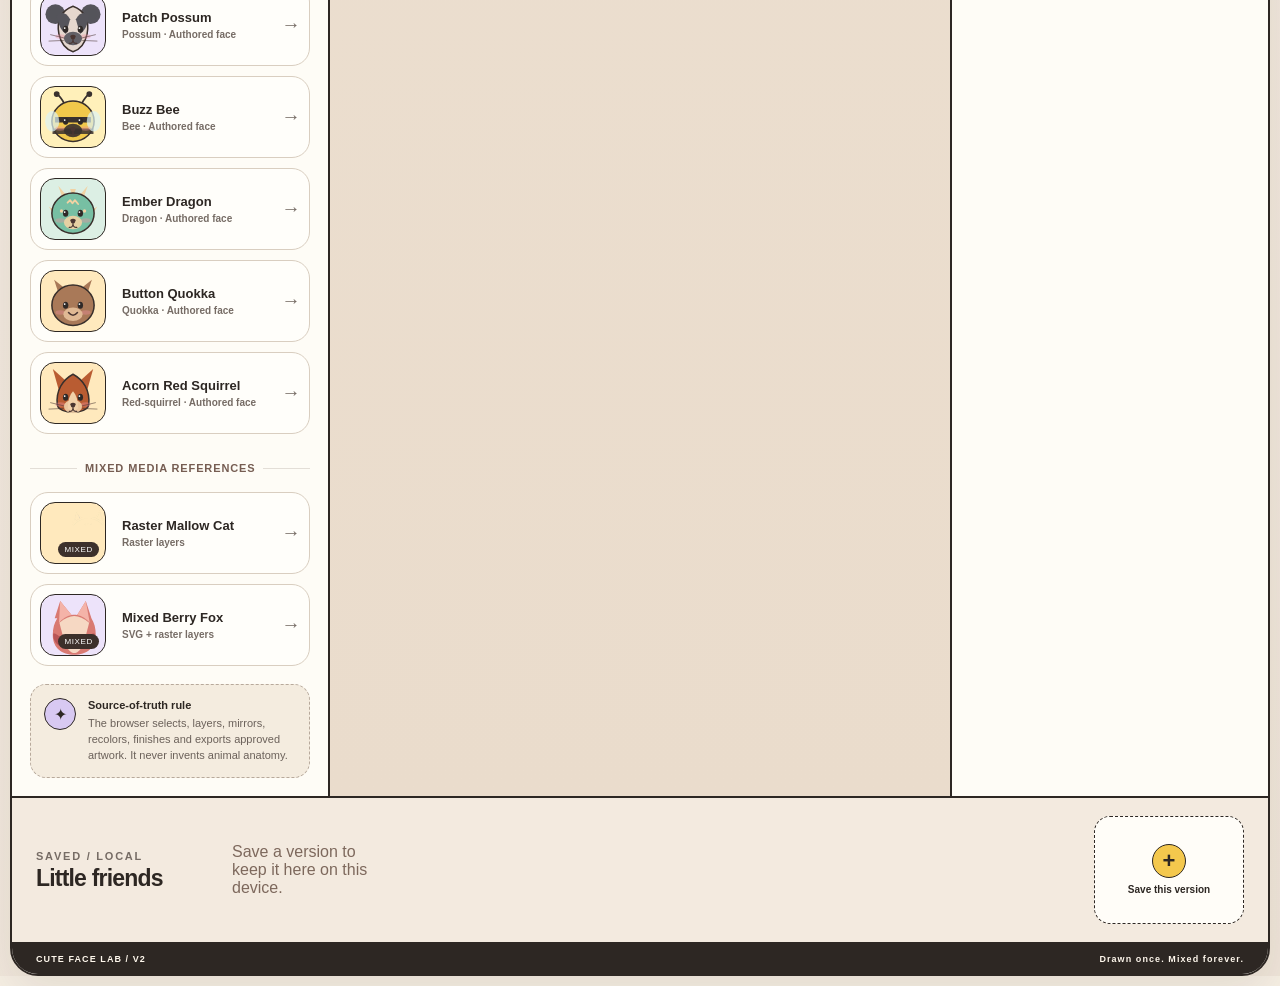
==== commit 9f060486: "Merge origin/main into agent/v2-release-reconciliation, resolving conflicts Co-authored-by: coobytro" ====
--- a/index.html
+++ b/index.html
@@ -4,7 +4,7 @@
   <meta charset="UTF-8" />
   <meta name="viewport" content="width=device-width, initial-scale=1.0, viewport-fit=cover" />
   <meta name="theme-color" content="#fffaf7" />
-  <meta name="description" content="A pre-drawn cute animal face generator." />
+  <meta name="description" content="A deterministic pre-drawn animal character builder with mixed-media layers and seeded finishing effects." />
   <meta name="format-detection" content="telephone=no" />
   <meta name="mobile-web-app-capable" content="yes" />
   <meta name="apple-mobile-web-app-capable" content="yes" />
@@ -33,8 +33,8 @@
       </div>
 
       <p class="header-copy">
-        Build soft little animal faces from authored parts. Every ear, eye, snout,
-        cheek and accessory is drawn once, then mixed with care.
+        Mix authored animal characters, reusable parts, mixed-media layers, and seeded
+        finishing effects. Every visible feature is drawn first, then composed with care.
       </p>
 
       <div class="header-actions">
@@ -52,7 +52,7 @@
             <p class="panel-kicker">01 / Library</p>
             <h2>Authored parts</h2>
           </div>
-          <span class="count-pill" id="assetCount">5 recipes</span>
+          <span class="count-pill" id="assetCount">Loading library</span>
         </div>
 
         <div class="mode-tabs" role="tablist" aria-label="Library mode">
@@ -69,7 +69,7 @@
 
         <div class="source-rule">
           <span class="source-icon" aria-hidden="true">✦</span>
-          <p><strong>Source-of-truth rule</strong> The browser selects, layers, mirrors, recolors and exports approved artwork. It never invents animal anatomy.</p>
+          <p><strong>Source-of-truth rule</strong> The browser selects, layers, mirrors, recolors, finishes and exports approved artwork. It never invents animal anatomy.</p>
         </div>
       </aside>
 
@@ -88,7 +88,7 @@
         <div class="stage" id="stage">
           <svg id="faceCanvas" viewBox="0 0 1000 1000" role="img" aria-labelledby="faceTitle faceDescription">
             <title id="faceTitle">Cute animal face</title>
-            <desc id="faceDescription">A cute animal face assembled from pre-drawn vector parts.</desc>
+            <desc id="faceDescription">A cute animal character composed from authored artwork.</desc>
             <defs>
               <clipPath id="headClip"><path id="headClipPath"></path></clipPath>
               <filter id="faceShadow" x="-30%" y="-30%" width="160%" height="160%">
@@ -208,7 +208,7 @@
         <button class="button button-primary button-full" id="shuffleSecondary" type="button">Make another cutie</button>
 
         <p class="control-note">
-          The first MVP locks five hero recipes: cat, bunny, bear, puppy and fox. Parts remain reusable so the library can grow without changing the composer.
+          V2 includes 36 approved complete faces, two mixed-media references, reusable authored parts, and six seeded effects presets.
         </p>
       </aside>
     </main>
@@ -226,7 +226,7 @@
     </section>
 
     <footer class="app-footer">
-      <span>CUTE FACE LAB / MVP 01</span>
+      <span>CUTE FACE LAB / V2</span>
       <span>Drawn once. Mixed forever.</span>
     </footer>
   </div>
@@ -234,4 +234,4 @@
   <script src="assets/manifest-adapter.js"></script>
   <script src="app.js"></script>
 </body>
-</html>
+</html>
